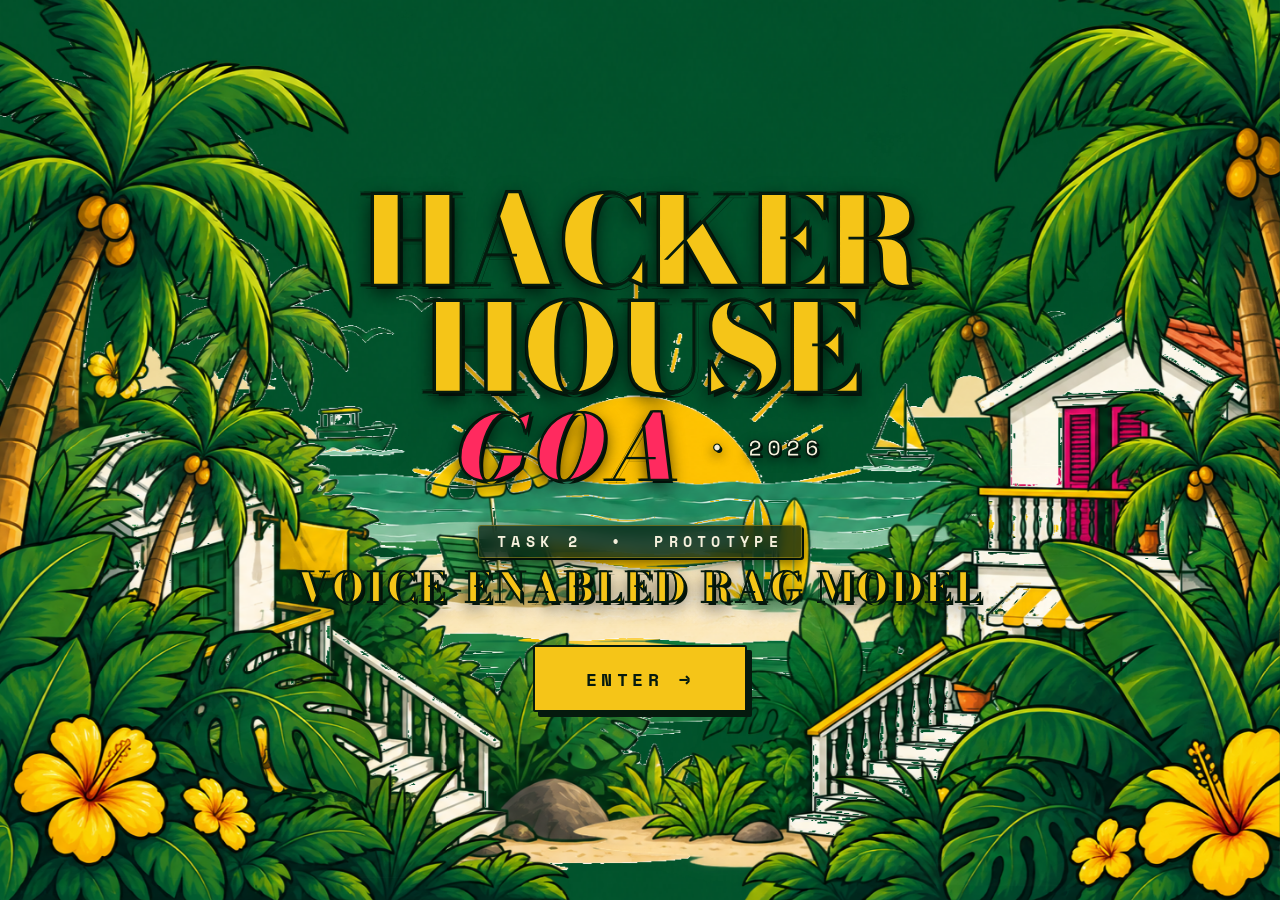
==== hacker-house-goa/index.html @ 8b185cff "Add hacker-house-goa prototype files to gadiya branch" ====
<!DOCTYPE html>
<html lang="en">
<head>
  <meta charset="UTF-8" />
  <meta name="viewport" content="width=device-width, initial-scale=1.0, maximum-scale=1.0" />
  <title>Hacker House Goa 2026 · Task 2 Prototype</title>
  <meta name="description" content="Hacker House Goa 2026 — Task 2 Prototype. Voice-Enabled RAG Model. An immersive illustrated microsite." />
  <link rel="preconnect" href="https://fonts.googleapis.com" />
  <link rel="preconnect" href="https://fonts.gstatic.com" crossorigin />
  <link href="https://fonts.googleapis.com/css2?family=Bodoni+Moda:ital,opsz,wght@0,6..96,400;0,6..96,700;0,6..96,900;1,6..96,400;1,6..96,900&family=Space+Mono:wght@400;700&display=swap" rel="stylesheet" />
  <style>
    *, *::before, *::after { box-sizing: border-box; margin: 0; padding: 0; }

    :root {
      --green:    #006B3C;
      --green-dk: #00381e;
      --yellow:   #F5C518;
      --yellow-lt:#FFDF58;
      --pink:     #FF2A5F;
      --cream:    #F5F0DC;
      --dark:     #051A0E;
      --dark-glow:rgba(0, 20, 10, 0.9);
    }

    html, body {
      width: 100%; height: 100%;
      overflow: hidden;
      background: var(--green);
      font-family: 'Space Mono', monospace;
      user-select: none;
    }

    /* ── SCENE & VIEWPORT ── */
    #scene {
      position: fixed; inset: 0;
      width: 100vw; height: 100vh;
      overflow: hidden;
      background: var(--green);
      z-index: 1;
    }

    /* ── IMAGE LAYERS ── */
    .img-layer {
      position: absolute; top: 0; left: 0;
      width: 100%; height: 100%;
      object-fit: cover;
      pointer-events: none;
      will-change: transform, opacity;
      opacity: 0;
    }
    
    #layer1 { z-index: 1; }
    #layer2 { z-index: 2; }
    #layer3 { z-index: 3; }
    #layer4 { z-index: 4; }
    #layer5 { z-index: 5; }
    #layer6 { z-index: 6; }

    /* ── CONTENT OVERLAY (Z-INDEX 25: ALWAYS ON TOP) ── */
    #content {
      position: absolute; inset: 0;
      z-index: 25;
      display: flex; flex-direction: column;
      align-items: center; justify-content: center;
      pointer-events: none;
      padding: 1.5rem 1rem;
    }

    /* ── TITLE BLOCK ── */
    .title-block {
      text-align: center;
      line-height: 1;
      margin-bottom: 2rem;
    }

    .title-hacker,
    .title-house {
      display: block;
      font-family: 'Bodoni Moda', serif;
      font-weight: 900;
      font-size: clamp(3.2rem, 9.5vw, 10rem);
      color: var(--yellow);
      letter-spacing: -0.02em;
      text-transform: uppercase;
      line-height: 0.88;
      opacity: 0;
      transform: translateY(30px);
      /* High-visibility contrast outlines & multi-layer drop shadows */
      -webkit-text-stroke: 2.5px var(--dark);
      text-shadow:
        0 6px 20px rgba(0, 0, 0, 0.85),
        4px 4px 0 var(--dark),
        -2px -2px 0 var(--dark),
        2px -2px 0 var(--dark),
        -2px 2px 0 var(--dark);
    }

    .title-row-goa {
      display: flex;
      align-items: baseline;
      justify-content: center;
      gap: 0.35em;
      margin-top: 0.1em;
    }

    .title-goa {
      font-family: 'Bodoni Moda', serif;
      font-weight: 900;
      font-style: italic;
      font-size: clamp(2.2rem, 7vw, 7.2rem);
      color: var(--pink);
      text-transform: uppercase;
      letter-spacing: 0.04em;
      opacity: 0;
      transform: translateY(24px) scale(0.95);
      -webkit-text-stroke: 2px var(--dark);
      text-shadow:
        0 6px 18px rgba(0, 0, 0, 0.85),
        3px 3px 0 var(--dark),
        -1.5px -1.5px 0 var(--dark),
        1.5px -1.5px 0 var(--dark);
    }

    .title-year {
      font-family: 'Space Mono', monospace;
      font-weight: 700;
      font-size: clamp(0.85rem, 1.8vw, 1.6rem);
      color: var(--cream);
      letter-spacing: 0.22em;
      opacity: 0;
      transform: translateY(16px);
      align-self: center;
      -webkit-text-stroke: 1.2px var(--dark);
      text-shadow:
        0 4px 12px rgba(0, 0, 0, 0.9),
        2px 2px 0 var(--dark);
    }

    /* ── TASK BLOCK ── */
    .task-block {
      text-align: center;
      margin-bottom: 2.2rem;
      display: flex;
      flex-direction: column;
      align-items: center;
      gap: 0.45rem;
    }

    .task-label {
      display: inline-block;
      font-family: 'Space Mono', monospace;
      font-weight: 700;
      font-size: clamp(0.62rem, 1.2vw, 0.92rem);
      color: var(--cream);
      letter-spacing: 0.36em;
      text-transform: uppercase;
      opacity: 0;
      transform: translateY(18px);
      padding: 0.35em 1.2em;
      background: rgba(2, 28, 14, 0.75);
      border: 1px solid rgba(245, 197, 24, 0.35);
      border-radius: 3px;
      box-shadow: 0 4px 14px rgba(0, 0, 0, 0.6), 2px 2px 0 var(--dark);
      backdrop-filter: blur(6px);
      -webkit-backdrop-filter: blur(6px);
    }

    .task-main {
      display: block;
      font-family: 'Bodoni Moda', serif;
      font-weight: 800;
      font-size: clamp(1.2rem, 3.2vw, 2.9rem);
      color: var(--yellow);
      letter-spacing: 0.06em;
      text-transform: uppercase;
      line-height: 1.1;
      opacity: 0;
      transform: translateY(20px);
      -webkit-text-stroke: 1.8px var(--dark);
      text-shadow:
        0 6px 18px rgba(0, 0, 0, 0.9),
        3px 3px 0 var(--dark),
        -1.5px -1.5px 0 var(--dark);
    }

    /* ── ENTER BUTTON ── */
    #enter-btn {
      pointer-events: all;
      cursor: pointer;
      position: relative;
      z-index: 30;
      background: var(--yellow);
      color: var(--dark);
      font-family: 'Space Mono', monospace;
      font-weight: 700;
      font-size: clamp(0.85rem, 1.6vw, 1.15rem);
      letter-spacing: 0.24em;
      text-transform: uppercase;
      border: 2px solid var(--dark);
      padding: 0.95em 2.8em;
      border-radius: 2px;
      box-shadow: 5px 5px 0 var(--dark);
      opacity: 0;
      transform: translateY(24px);
      transition: transform 0.18s ease, box-shadow 0.18s ease, background 0.18s ease;
      -webkit-tap-highlight-color: transparent;
    }

    #enter-btn:hover {
      transform: translate(-2px, -2px);
      box-shadow: 7px 7px 0 var(--dark);
      background: #FFF0A0;
    }

    #enter-btn:active {
      transform: translate(2px, 2px);
      box-shadow: 2px 2px 0 var(--dark);
    }

    #enter-btn:disabled {
      opacity: 0.6;
      cursor: not-allowed;
    }

    /* ── BALANCED OVERLAPPING ANIMATIONS (~4.5s TOTAL SEQUENCE) ── */
    @keyframes fadeInSmooth {
      0%   { opacity: 0; }
      100% { opacity: 1; }
    }

    @keyframes riseSmooth {
      0%   { opacity: 0; transform: translateY(38px); }
      100% { opacity: 1; transform: translateY(0); }
    }

    @keyframes slideLeftSmooth {
      0%   { opacity: 0; transform: translate(-38px, 26px); }
      100% { opacity: 1; transform: translate(0, 0); }
    }

    @keyframes slideRightSmooth {
      0%   { opacity: 0; transform: translate(38px, 26px); }
      100% { opacity: 1; transform: translate(0, 0); }
    }

    @keyframes framePalmsSmooth {
      0%   { opacity: 0; transform: translateY(28px) scale(1.03); }
      100% { opacity: 1; transform: translateY(0) scale(1); }
    }

    @keyframes textFadeUpSmooth {
      0%   { opacity: 0; transform: translateY(20px); }
      100% { opacity: 1; transform: translateY(0); }
    }

    @keyframes btnPopSmooth {
      0%   { opacity: 0; transform: translateY(18px) scale(0.95); }
      70%  { opacity: 1; transform: translateY(-2px) scale(1.02); }
      100% { opacity: 1; transform: translateY(0) scale(1); }
    }

    /* Staggered overlapping sequence */
    .scene-ready #layer1 {
      animation: fadeInSmooth 0.9s cubic-bezier(0.2, 0.8, 0.3, 1) 0.05s forwards;
    }
    .scene-ready #layer2 {
      animation: riseSmooth 1.3s cubic-bezier(0.16, 1, 0.3, 1) 0.4s forwards;
    }
    .scene-ready #layer3 {
      animation: riseSmooth 1.3s cubic-bezier(0.16, 1, 0.3, 1) 0.9s forwards;
    }
    .scene-ready #layer4 {
      animation: slideLeftSmooth 1.3s cubic-bezier(0.16, 1, 0.3, 1) 1.5s forwards;
    }
    .scene-ready #layer5 {
      animation: slideRightSmooth 1.3s cubic-bezier(0.16, 1, 0.3, 1) 1.9s forwards;
    }
    .scene-ready #layer6 {
      animation: framePalmsSmooth 1.4s cubic-bezier(0.16, 1, 0.3, 1) 2.4s forwards;
    }

    /* Staggered typography & CTA */
    .scene-ready .title-hacker {
      animation: textFadeUpSmooth 0.9s cubic-bezier(0.16, 1, 0.3, 1) 2.8s forwards;
    }
    .scene-ready .title-house {
      animation: textFadeUpSmooth 0.9s cubic-bezier(0.16, 1, 0.3, 1) 3.0s forwards;
    }
    .scene-ready .title-goa {
      animation: textFadeUpSmooth 0.9s cubic-bezier(0.16, 1, 0.3, 1) 3.3s forwards;
    }
    .scene-ready .title-year {
      animation: textFadeUpSmooth 0.8s cubic-bezier(0.16, 1, 0.3, 1) 3.5s forwards;
    }
    .scene-ready .task-label {
      animation: textFadeUpSmooth 0.8s cubic-bezier(0.16, 1, 0.3, 1) 3.8s forwards;
    }
    .scene-ready .task-main {
      animation: textFadeUpSmooth 0.9s cubic-bezier(0.16, 1, 0.3, 1) 4.1s forwards;
    }
    .scene-ready #enter-btn {
      animation: btnPopSmooth 0.8s cubic-bezier(0.16, 1, 0.3, 1) 4.5s forwards;
    }

    /* ── TRANSITION OVERLAY ── */
    #transition-overlay {
      position: fixed; inset: 0; z-index: 100;
      background: var(--green-dk);
      display: flex; flex-direction: column;
      align-items: center; justify-content: center;
      opacity: 0; pointer-events: none;
      transition: opacity 0.55s ease;
    }
    #transition-overlay.active { opacity: 1; pointer-events: all; }

    .tr-heading {
      font-family: 'Bodoni Moda', serif; font-weight: 900;
      font-size: clamp(2.6rem, 7.5vw, 6.5rem);
      color: var(--yellow); text-transform: uppercase;
      letter-spacing: 0.08em; line-height: 1;
      opacity: 0; transform: translateY(12px);
      -webkit-text-stroke: 1.5px var(--dark);
      text-shadow: 3px 3px 0 var(--dark);
      transition: opacity 0.5s ease 0.3s, transform 0.5s ease 0.3s;
    }
    .tr-sub {
      font-family: 'Space Mono', monospace;
      font-weight: 700;
      font-size: clamp(0.7rem, 1.5vw, 1.05rem);
      color: var(--cream); letter-spacing: 0.3em; margin-top: 1rem;
      opacity: 0;
      text-shadow: 2px 2px 0 var(--dark);
      transition: opacity 0.5s ease 0.5s;
    }
    #transition-overlay.active .tr-heading { opacity: 1; transform: translateY(0); }
    #transition-overlay.active .tr-sub     { opacity: 1; }

    .tr-bar-wrap {
      margin-top: 2.8rem;
      width: clamp(180px, 30vw, 340px); height: 3px;
      background: rgba(245,197,24,0.22);
      overflow: hidden;
      border-radius: 2px;
      opacity: 0; transition: opacity 0.4s ease 0.6s;
    }
    #transition-overlay.active .tr-bar-wrap { opacity: 1; }
    .tr-bar {
      height: 100%; width: 0%; background: var(--yellow);
      box-shadow: 0 0 8px var(--yellow);
      transition: width 1.8s cubic-bezier(0.4,0,0.2,1) 0.7s;
    }
    #transition-overlay.active .tr-bar { width: 100%; }

    /* ── MOBILE RESPONSIVE ── */
    @media (max-width: 768px) {
      .title-hacker, .title-house { font-size: clamp(2.6rem, 12vw, 4.6rem); }
      .title-goa { font-size: clamp(1.8rem, 9.5vw, 3.6rem); }
      .task-main { font-size: clamp(1rem, 5vw, 1.7rem); }
      #content { justify-content: flex-start; padding-top: 7vh; }
      .title-block { margin-bottom: 1.2rem; }
      .task-block  { margin-bottom: 1.4rem; }
    }
    @media (max-width: 430px) {
      .title-hacker, .title-house { font-size: clamp(2.2rem, 13.5vw, 3.7rem); }
      .task-main { font-size: clamp(0.9rem, 5.2vw, 1.4rem); }
    }
  </style>
</head>
<body>

<div id="scene">
  <img src="assets/layer1.png" id="layer1" class="img-layer" alt="Background" />
  <img src="assets/layer2.png" id="layer2" class="img-layer" alt="Goa Horizon" />
  <img src="assets/layer3.png" id="layer3" class="img-layer" alt="Beach Midground" />
  <img src="assets/layer4.png" id="layer4" class="img-layer" alt="Left Portuguese Architecture" />
  <img src="assets/layer5.png" id="layer5" class="img-layer" alt="Right Goa Architecture" />
  <img src="assets/layer6.png" id="layer6" class="img-layer" alt="Foreground Palms Frame" />
</div>

<!-- ════════════════════════════════════
     CONTENT OVERLAY (GUARANTEED ON TOP)
     ════════════════════════════════════ -->
<div id="content">
  <div class="title-block">
    <span class="title-hacker">HACKER</span>
    <span class="title-house">HOUSE</span>
    <div class="title-row-goa">
      <span class="title-goa">Goa</span>
      <span class="title-year">&nbsp;&#8226;&nbsp;2026</span>
    </div>
  </div>

  <div class="task-block">
    <span class="task-label">Task 2 &nbsp;&#8226;&nbsp; Prototype</span>
    <span class="task-main">Voice-Enabled RAG Model</span>
  </div>

  <button id="enter-btn" aria-label="Enter the prototype">ENTER &rarr;</button>
</div>

<!-- ════════════════════════════════════
     TRANSITION OVERLAY
     ════════════════════════════════════ -->
<div id="transition-overlay" role="status" aria-live="polite">
  <div class="tr-heading">ENTERING&hellip;</div>
  <div class="tr-sub">HACKER HOUSE GOA &nbsp;&#8226;&nbsp; 2026</div>
  <div class="tr-bar-wrap">
    <div class="tr-bar"></div>
  </div>
</div>

<!-- ════════════════════════════════════
     JAVASCRIPT
     ════════════════════════════════════ -->
<script>
  // ── REDIRECT TARGET ──────────────────────────────────
  const TARGET_URL = "home.html";

  // ── CHROMACLEAR CHECKERBOARD REMOVER ─────────────────
  function removeCheckerboard(imgId) {
    return new Promise((resolve) => {
      const imgEl = document.getElementById(imgId);
      if (!imgEl) return resolve();

      const tempImg = new Image();
      tempImg.src = imgEl.src;
      
      const processCanvas = () => {
        try {
          const canvas = document.createElement('canvas');
          canvas.width = tempImg.naturalWidth || 1920;
          canvas.height = tempImg.naturalHeight || 1080;
          const ctx = canvas.getContext('2d');
          ctx.drawImage(tempImg, 0, 0);

          const imgData = ctx.getImageData(0, 0, canvas.width, canvas.height);
          const data = imgData.data;

          for (let i = 0; i < data.length; i += 4) {
            const r = data[i];
            const g = data[i+1];
            const b = data[i+2];

            const max = Math.max(r, g, b);
            const min = Math.min(r, g, b);
            const diff = max - min;

            // Remove neutral grey/white checkerboard squares
            if (diff < 8 && r > 180 && g > 180 && b > 180) {
              data[i+3] = 0; // Set to transparent
            }
          }

          ctx.putImageData(imgData, 0, 0);
          imgEl.src = canvas.toDataURL();
        } catch (err) {
          console.warn('Canvas filtering notice:', err);
        }
        resolve();
      };

      if (tempImg.complete) {
        processCanvas();
      } else {
        tempImg.onload = processCanvas;
        tempImg.onerror = () => resolve();
      }
    });
  }

  // ── INITIALIZE & TRIGGER SLOW OVERLAPPING ANIMATIONS ──
  async function initScene() {
    // Process transparency on overlay layers
    await Promise.all([
      removeCheckerboard('layer2'),
      removeCheckerboard('layer3'),
      removeCheckerboard('layer4'),
      removeCheckerboard('layer5'),
      removeCheckerboard('layer6')
    ]);

    // Start cinematic slow staggered overlapping sequence
    document.body.classList.add('scene-ready');
  }

  // Start initialization immediately
  if (document.readyState === 'complete') {
    initScene();
  } else {
    window.addEventListener('load', initScene);
    // Fallback safety timeout so animations always play even if an asset is delayed
    setTimeout(() => {
      document.body.classList.add('scene-ready');
    }, 150);
  }

  // ── ENTER BUTTON CLICK ────────────────────────────────
  const btn     = document.getElementById('enter-btn');
  const overlay = document.getElementById('transition-overlay');

  btn.addEventListener('click', () => {
    btn.disabled = true;
    setTimeout(() => {
      overlay.classList.add('active');
      setTimeout(() => {
        window.location.href = TARGET_URL;
      }, 2300);
    }, 80);
  });

  btn.addEventListener('keydown', e => {
    if (e.key === 'Enter' || e.key === ' ') {
      e.preventDefault();
      btn.click();
    }
  });

  // ── DESKTOP MOUSE PARALLAX ───────────────────────────
  if (!window.matchMedia('(max-width: 768px)').matches) {
    const layers = [
      { el: document.getElementById('layer2'), s: 0.012 },
      { el: document.getElementById('layer3'), s: 0.022 },
      { el: document.getElementById('layer4'), s: 0.035 },
      { el: document.getElementById('layer5'), s: 0.035 },
      { el: document.getElementById('layer6'), s: 0.055 },
    ];
    let tx = 0, ty = 0, cx = 0, cy = 0;
    document.addEventListener('mousemove', e => {
      tx = e.clientX / window.innerWidth  - 0.5;
      ty = e.clientY / window.innerHeight - 0.5;
    });
    (function loop() {
      cx += (tx - cx) * 0.05;
      cy += (ty - cy) * 0.05;
      layers.forEach(({ el, s }) => {
        if (el) {
          el.style.transform =
            `translate(${cx * window.innerWidth * s}px, ${cy * window.innerHeight * s}px)`;
        }
      });
      requestAnimationFrame(loop);
    })();
  }
</script>

</body>
</html>
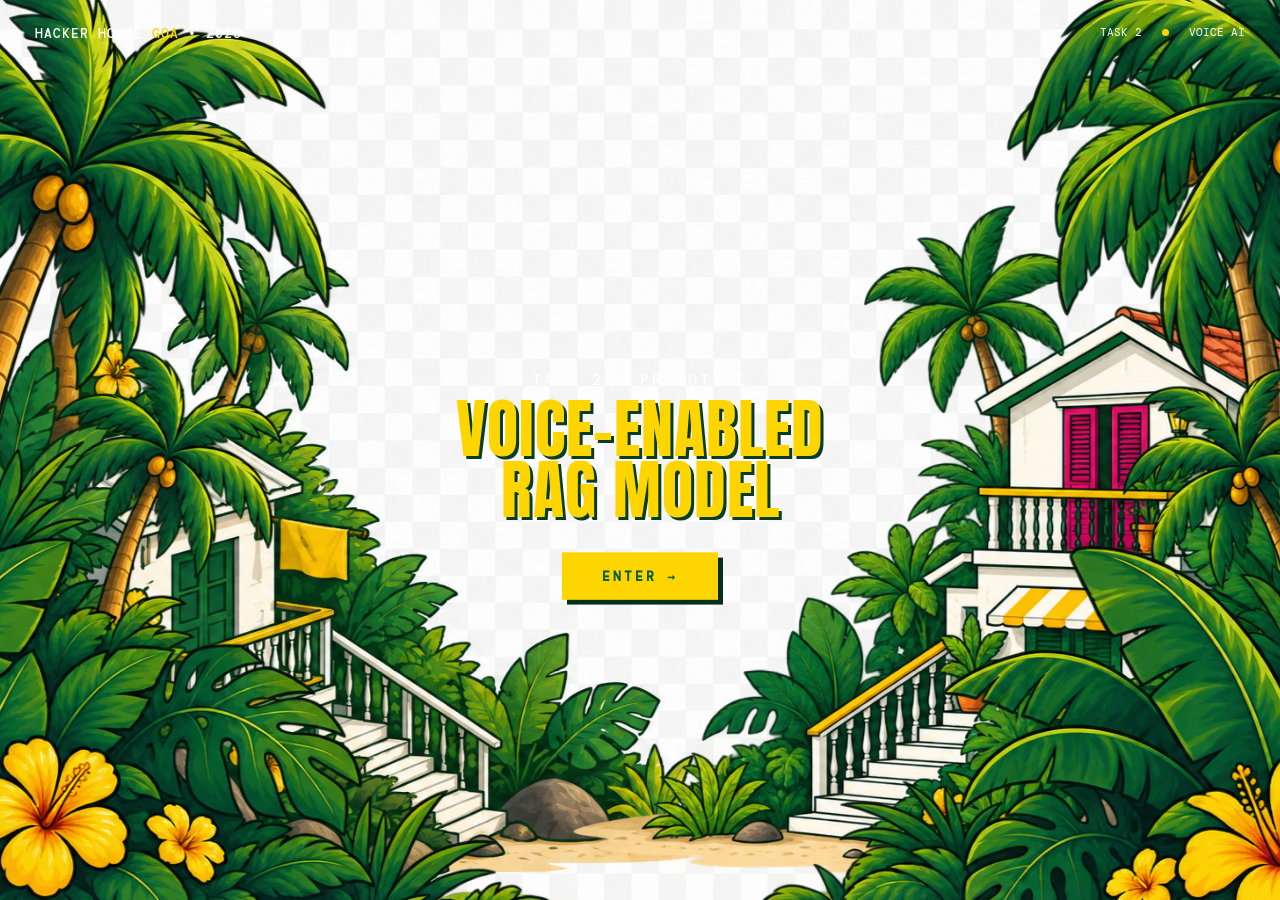
==== commit 43a89b22: "Integrate welcome page with HHG app: fix image paths, wire Enter button to frontend, remove placehol" ====
--- a/hacker-house-goa/index.html
+++ b/hacker-house-goa/index.html
@@ -1,547 +1,1170 @@
 <!DOCTYPE html>
 <html lang="en">
 <head>
-  <meta charset="UTF-8" />
-  <meta name="viewport" content="width=device-width, initial-scale=1.0, maximum-scale=1.0" />
-  <title>Hacker House Goa 2026 · Task 2 Prototype</title>
-  <meta name="description" content="Hacker House Goa 2026 — Task 2 Prototype. Voice-Enabled RAG Model. An immersive illustrated microsite." />
-  <link rel="preconnect" href="https://fonts.googleapis.com" />
-  <link rel="preconnect" href="https://fonts.gstatic.com" crossorigin />
-  <link href="https://fonts.googleapis.com/css2?family=Bodoni+Moda:ital,opsz,wght@0,6..96,400;0,6..96,700;0,6..96,900;1,6..96,400;1,6..96,900&family=Space+Mono:wght@400;700&display=swap" rel="stylesheet" />
-  <style>
-    *, *::before, *::after { box-sizing: border-box; margin: 0; padding: 0; }
-
-    :root {
-      --green:    #006B3C;
-      --green-dk: #00381e;
-      --yellow:   #F5C518;
-      --yellow-lt:#FFDF58;
-      --pink:     #FF2A5F;
-      --cream:    #F5F0DC;
-      --dark:     #051A0E;
-      --dark-glow:rgba(0, 20, 10, 0.9);
-    }
-
-    html, body {
-      width: 100%; height: 100%;
-      overflow: hidden;
-      background: var(--green);
-      font-family: 'Space Mono', monospace;
-      user-select: none;
-    }
-
-    /* ── SCENE & VIEWPORT ── */
-    #scene {
-      position: fixed; inset: 0;
-      width: 100vw; height: 100vh;
-      overflow: hidden;
-      background: var(--green);
-      z-index: 1;
-    }
-
-    /* ── IMAGE LAYERS ── */
-    .img-layer {
-      position: absolute; top: 0; left: 0;
-      width: 100%; height: 100%;
-      object-fit: cover;
-      pointer-events: none;
-      will-change: transform, opacity;
-      opacity: 0;
-    }
-    
-    #layer1 { z-index: 1; }
-    #layer2 { z-index: 2; }
-    #layer3 { z-index: 3; }
-    #layer4 { z-index: 4; }
-    #layer5 { z-index: 5; }
-    #layer6 { z-index: 6; }
-
-    /* ── CONTENT OVERLAY (Z-INDEX 25: ALWAYS ON TOP) ── */
-    #content {
-      position: absolute; inset: 0;
-      z-index: 25;
-      display: flex; flex-direction: column;
-      align-items: center; justify-content: center;
-      pointer-events: none;
-      padding: 1.5rem 1rem;
-    }
-
-    /* ── TITLE BLOCK ── */
-    .title-block {
-      text-align: center;
-      line-height: 1;
-      margin-bottom: 2rem;
-    }
-
-    .title-hacker,
-    .title-house {
-      display: block;
-      font-family: 'Bodoni Moda', serif;
-      font-weight: 900;
-      font-size: clamp(3.2rem, 9.5vw, 10rem);
-      color: var(--yellow);
-      letter-spacing: -0.02em;
-      text-transform: uppercase;
-      line-height: 0.88;
-      opacity: 0;
-      transform: translateY(30px);
-      /* High-visibility contrast outlines & multi-layer drop shadows */
-      -webkit-text-stroke: 2.5px var(--dark);
-      text-shadow:
-        0 6px 20px rgba(0, 0, 0, 0.85),
-        4px 4px 0 var(--dark),
-        -2px -2px 0 var(--dark),
-        2px -2px 0 var(--dark),
-        -2px 2px 0 var(--dark);
-    }
-
-    .title-row-goa {
-      display: flex;
-      align-items: baseline;
-      justify-content: center;
-      gap: 0.35em;
-      margin-top: 0.1em;
-    }
-
-    .title-goa {
-      font-family: 'Bodoni Moda', serif;
-      font-weight: 900;
-      font-style: italic;
-      font-size: clamp(2.2rem, 7vw, 7.2rem);
-      color: var(--pink);
-      text-transform: uppercase;
-      letter-spacing: 0.04em;
-      opacity: 0;
-      transform: translateY(24px) scale(0.95);
-      -webkit-text-stroke: 2px var(--dark);
-      text-shadow:
-        0 6px 18px rgba(0, 0, 0, 0.85),
-        3px 3px 0 var(--dark),
-        -1.5px -1.5px 0 var(--dark),
-        1.5px -1.5px 0 var(--dark);
-    }
-
-    .title-year {
-      font-family: 'Space Mono', monospace;
-      font-weight: 700;
-      font-size: clamp(0.85rem, 1.8vw, 1.6rem);
-      color: var(--cream);
-      letter-spacing: 0.22em;
-      opacity: 0;
-      transform: translateY(16px);
-      align-self: center;
-      -webkit-text-stroke: 1.2px var(--dark);
-      text-shadow:
-        0 4px 12px rgba(0, 0, 0, 0.9),
-        2px 2px 0 var(--dark);
-    }
-
-    /* ── TASK BLOCK ── */
-    .task-block {
-      text-align: center;
-      margin-bottom: 2.2rem;
-      display: flex;
-      flex-direction: column;
-      align-items: center;
-      gap: 0.45rem;
-    }
-
-    .task-label {
-      display: inline-block;
-      font-family: 'Space Mono', monospace;
-      font-weight: 700;
-      font-size: clamp(0.62rem, 1.2vw, 0.92rem);
-      color: var(--cream);
-      letter-spacing: 0.36em;
-      text-transform: uppercase;
-      opacity: 0;
-      transform: translateY(18px);
-      padding: 0.35em 1.2em;
-      background: rgba(2, 28, 14, 0.75);
-      border: 1px solid rgba(245, 197, 24, 0.35);
-      border-radius: 3px;
-      box-shadow: 0 4px 14px rgba(0, 0, 0, 0.6), 2px 2px 0 var(--dark);
-      backdrop-filter: blur(6px);
-      -webkit-backdrop-filter: blur(6px);
-    }
-
-    .task-main {
-      display: block;
-      font-family: 'Bodoni Moda', serif;
-      font-weight: 800;
-      font-size: clamp(1.2rem, 3.2vw, 2.9rem);
-      color: var(--yellow);
-      letter-spacing: 0.06em;
-      text-transform: uppercase;
-      line-height: 1.1;
-      opacity: 0;
-      transform: translateY(20px);
-      -webkit-text-stroke: 1.8px var(--dark);
-      text-shadow:
-        0 6px 18px rgba(0, 0, 0, 0.9),
-        3px 3px 0 var(--dark),
-        -1.5px -1.5px 0 var(--dark);
-    }
-
-    /* ── ENTER BUTTON ── */
-    #enter-btn {
-      pointer-events: all;
-      cursor: pointer;
-      position: relative;
-      z-index: 30;
-      background: var(--yellow);
-      color: var(--dark);
-      font-family: 'Space Mono', monospace;
-      font-weight: 700;
-      font-size: clamp(0.85rem, 1.6vw, 1.15rem);
-      letter-spacing: 0.24em;
-      text-transform: uppercase;
-      border: 2px solid var(--dark);
-      padding: 0.95em 2.8em;
-      border-radius: 2px;
-      box-shadow: 5px 5px 0 var(--dark);
-      opacity: 0;
-      transform: translateY(24px);
-      transition: transform 0.18s ease, box-shadow 0.18s ease, background 0.18s ease;
-      -webkit-tap-highlight-color: transparent;
-    }
-
-    #enter-btn:hover {
-      transform: translate(-2px, -2px);
-      box-shadow: 7px 7px 0 var(--dark);
-      background: #FFF0A0;
-    }
-
-    #enter-btn:active {
-      transform: translate(2px, 2px);
-      box-shadow: 2px 2px 0 var(--dark);
-    }
-
-    #enter-btn:disabled {
-      opacity: 0.6;
-      cursor: not-allowed;
-    }
-
-    /* ── BALANCED OVERLAPPING ANIMATIONS (~4.5s TOTAL SEQUENCE) ── */
-    @keyframes fadeInSmooth {
-      0%   { opacity: 0; }
-      100% { opacity: 1; }
-    }
-
-    @keyframes riseSmooth {
-      0%   { opacity: 0; transform: translateY(38px); }
-      100% { opacity: 1; transform: translateY(0); }
-    }
-
-    @keyframes slideLeftSmooth {
-      0%   { opacity: 0; transform: translate(-38px, 26px); }
-      100% { opacity: 1; transform: translate(0, 0); }
-    }
-
-    @keyframes slideRightSmooth {
-      0%   { opacity: 0; transform: translate(38px, 26px); }
-      100% { opacity: 1; transform: translate(0, 0); }
-    }
-
-    @keyframes framePalmsSmooth {
-      0%   { opacity: 0; transform: translateY(28px) scale(1.03); }
-      100% { opacity: 1; transform: translateY(0) scale(1); }
-    }
-
-    @keyframes textFadeUpSmooth {
-      0%   { opacity: 0; transform: translateY(20px); }
-      100% { opacity: 1; transform: translateY(0); }
-    }
-
-    @keyframes btnPopSmooth {
-      0%   { opacity: 0; transform: translateY(18px) scale(0.95); }
-      70%  { opacity: 1; transform: translateY(-2px) scale(1.02); }
-      100% { opacity: 1; transform: translateY(0) scale(1); }
-    }
-
-    /* Staggered overlapping sequence */
-    .scene-ready #layer1 {
-      animation: fadeInSmooth 0.9s cubic-bezier(0.2, 0.8, 0.3, 1) 0.05s forwards;
-    }
-    .scene-ready #layer2 {
-      animation: riseSmooth 1.3s cubic-bezier(0.16, 1, 0.3, 1) 0.4s forwards;
-    }
-    .scene-ready #layer3 {
-      animation: riseSmooth 1.3s cubic-bezier(0.16, 1, 0.3, 1) 0.9s forwards;
-    }
-    .scene-ready #layer4 {
-      animation: slideLeftSmooth 1.3s cubic-bezier(0.16, 1, 0.3, 1) 1.5s forwards;
-    }
-    .scene-ready #layer5 {
-      animation: slideRightSmooth 1.3s cubic-bezier(0.16, 1, 0.3, 1) 1.9s forwards;
-    }
-    .scene-ready #layer6 {
-      animation: framePalmsSmooth 1.4s cubic-bezier(0.16, 1, 0.3, 1) 2.4s forwards;
-    }
-
-    /* Staggered typography & CTA */
-    .scene-ready .title-hacker {
-      animation: textFadeUpSmooth 0.9s cubic-bezier(0.16, 1, 0.3, 1) 2.8s forwards;
-    }
-    .scene-ready .title-house {
-      animation: textFadeUpSmooth 0.9s cubic-bezier(0.16, 1, 0.3, 1) 3.0s forwards;
-    }
-    .scene-ready .title-goa {
-      animation: textFadeUpSmooth 0.9s cubic-bezier(0.16, 1, 0.3, 1) 3.3s forwards;
-    }
-    .scene-ready .title-year {
-      animation: textFadeUpSmooth 0.8s cubic-bezier(0.16, 1, 0.3, 1) 3.5s forwards;
-    }
-    .scene-ready .task-label {
-      animation: textFadeUpSmooth 0.8s cubic-bezier(0.16, 1, 0.3, 1) 3.8s forwards;
-    }
-    .scene-ready .task-main {
-      animation: textFadeUpSmooth 0.9s cubic-bezier(0.16, 1, 0.3, 1) 4.1s forwards;
-    }
-    .scene-ready #enter-btn {
-      animation: btnPopSmooth 0.8s cubic-bezier(0.16, 1, 0.3, 1) 4.5s forwards;
-    }
-
-    /* ── TRANSITION OVERLAY ── */
-    #transition-overlay {
-      position: fixed; inset: 0; z-index: 100;
-      background: var(--green-dk);
-      display: flex; flex-direction: column;
-      align-items: center; justify-content: center;
-      opacity: 0; pointer-events: none;
-      transition: opacity 0.55s ease;
-    }
-    #transition-overlay.active { opacity: 1; pointer-events: all; }
-
-    .tr-heading {
-      font-family: 'Bodoni Moda', serif; font-weight: 900;
-      font-size: clamp(2.6rem, 7.5vw, 6.5rem);
-      color: var(--yellow); text-transform: uppercase;
-      letter-spacing: 0.08em; line-height: 1;
-      opacity: 0; transform: translateY(12px);
-      -webkit-text-stroke: 1.5px var(--dark);
-      text-shadow: 3px 3px 0 var(--dark);
-      transition: opacity 0.5s ease 0.3s, transform 0.5s ease 0.3s;
-    }
-    .tr-sub {
-      font-family: 'Space Mono', monospace;
-      font-weight: 700;
-      font-size: clamp(0.7rem, 1.5vw, 1.05rem);
-      color: var(--cream); letter-spacing: 0.3em; margin-top: 1rem;
-      opacity: 0;
-      text-shadow: 2px 2px 0 var(--dark);
-      transition: opacity 0.5s ease 0.5s;
-    }
-    #transition-overlay.active .tr-heading { opacity: 1; transform: translateY(0); }
-    #transition-overlay.active .tr-sub     { opacity: 1; }
-
-    .tr-bar-wrap {
-      margin-top: 2.8rem;
-      width: clamp(180px, 30vw, 340px); height: 3px;
-      background: rgba(245,197,24,0.22);
-      overflow: hidden;
-      border-radius: 2px;
-      opacity: 0; transition: opacity 0.4s ease 0.6s;
-    }
-    #transition-overlay.active .tr-bar-wrap { opacity: 1; }
-    .tr-bar {
-      height: 100%; width: 0%; background: var(--yellow);
-      box-shadow: 0 0 8px var(--yellow);
-      transition: width 1.8s cubic-bezier(0.4,0,0.2,1) 0.7s;
-    }
-    #transition-overlay.active .tr-bar { width: 100%; }
-
-    /* ── MOBILE RESPONSIVE ── */
-    @media (max-width: 768px) {
-      .title-hacker, .title-house { font-size: clamp(2.6rem, 12vw, 4.6rem); }
-      .title-goa { font-size: clamp(1.8rem, 9.5vw, 3.6rem); }
-      .task-main { font-size: clamp(1rem, 5vw, 1.7rem); }
-      #content { justify-content: flex-start; padding-top: 7vh; }
-      .title-block { margin-bottom: 1.2rem; }
-      .task-block  { margin-bottom: 1.4rem; }
-    }
-    @media (max-width: 430px) {
-      .title-hacker, .title-house { font-size: clamp(2.2rem, 13.5vw, 3.7rem); }
-      .task-main { font-size: clamp(0.9rem, 5.2vw, 1.4rem); }
-    }
-  </style>
+<meta charset="UTF-8">
+<meta name="viewport" content="width=device-width, initial-scale=1.0">
+
+<title>Hacker House Goa • 2026</title>
+
+<style>
+
+@import url('https://fonts.googleapis.com/css2?family=Anton&family=DM+Mono:wght@400;500&display=swap');
+
+
+/* =====================================================
+   RESET
+===================================================== */
+
+* {
+    margin: 0;
+    padding: 0;
+    box-sizing: border-box;
+}
+
+html,
+body {
+    width: 100%;
+    height: 100%;
+    overflow: hidden;
+}
+
+body {
+    background: #076b3a;
+    color: #fff;
+    font-family: "DM Mono", monospace;
+}
+
+
+/* =====================================================
+   MAIN SCENE
+===================================================== */
+
+.scene {
+    position: relative;
+
+    width: 100vw;
+    height: 100vh;
+
+    overflow: hidden;
+
+    background:
+        #076b3a;
+}
+
+
+/* =====================================================
+   SUBTLE PAPER / GRAIN EFFECT
+===================================================== */
+
+.scene::after {
+    content: "";
+
+    position: absolute;
+
+    inset: 0;
+
+    z-index: 50;
+
+    pointer-events: none;
+
+    opacity: 0.08;
+
+    background-image:
+        url("data:image/svg+xml,%3Csvg viewBox='0 0 180 180' xmlns='http://www.w3.org/2000/svg'%3E%3Cfilter id='n'%3E%3CfeTurbulence type='fractalNoise' baseFrequency='.9' numOctaves='3' stitchTiles='stitch'/%3E%3C/filter%3E%3Crect width='100%25' height='100%25' filter='url(%23n)' opacity='.35'/%3E%3C/svg%3E");
+}
+
+
+/* =====================================================
+   IMAGE LAYERS
+===================================================== */
+
+.layer {
+    position: absolute;
+
+    inset: 0;
+
+    width: 100%;
+    height: 100%;
+
+    object-fit: cover;
+
+    object-position: center;
+
+    pointer-events: none;
+
+    user-select: none;
+
+    will-change: transform, opacity;
+}
+
+
+/* =====================================================
+   LAYER 1 — BACKGROUND
+===================================================== */
+
+.layer1 {
+    z-index: 1;
+
+    opacity: 0;
+
+    animation:
+        fadeIn 1.2s ease forwards;
+}
+
+
+/* =====================================================
+   LAYER 2 — HORIZON
+===================================================== */
+
+.layer2 {
+    z-index: 5;
+
+    opacity: 0;
+
+    transform:
+        translateY(30px)
+        scale(1.03);
+
+    animation:
+        horizonIn 1.3s
+        cubic-bezier(.2,.8,.2,1)
+        .35s
+        forwards;
+}
+
+
+/* =====================================================
+   LAYER 3 — MIDGROUND
+===================================================== */
+
+.layer3 {
+    z-index: 10;
+
+    opacity: 0;
+
+    transform:
+        translateY(60px);
+
+    animation:
+        midgroundIn 1.2s
+        cubic-bezier(.2,.8,.2,1)
+        .7s
+        forwards;
+}
+
+
+/* =====================================================
+   LAYER 4 — LEFT HOUSE
+===================================================== */
+
+.layer4 {
+    z-index: 20;
+
+    opacity: 0;
+
+    transform:
+        translateX(-100px)
+        translateY(30px);
+
+    animation:
+        leftHouseIn 1.3s
+        cubic-bezier(.16,1,.3,1)
+        1s
+        forwards;
+}
+
+
+/* =====================================================
+   LAYER 5 — RIGHT HOUSE
+===================================================== */
+
+.layer5 {
+    z-index: 21;
+
+    opacity: 0;
+
+    transform:
+        translateX(100px)
+        translateY(30px);
+
+    animation:
+        rightHouseIn 1.3s
+        cubic-bezier(.16,1,.3,1)
+        1.15s
+        forwards;
+}
+
+
+/* =====================================================
+   LAYER 6 — FOREGROUND
+===================================================== */
+
+.layer6 {
+    z-index: 30;
+
+    opacity: 0;
+
+    transform:
+        scale(1.08)
+        translateY(80px);
+
+    animation:
+        foregroundIn 1.5s
+        cubic-bezier(.16,1,.3,1)
+        1.3s
+        forwards;
+}
+
+
+/* =====================================================
+   ANIMATIONS
+===================================================== */
+
+@keyframes fadeIn {
+
+    from {
+        opacity: 0;
+    }
+
+    to {
+        opacity: 1;
+    }
+}
+
+
+@keyframes horizonIn {
+
+    from {
+        opacity: 0;
+
+        transform:
+            translateY(50px)
+            scale(1.06);
+    }
+
+    to {
+        opacity: 1;
+
+        transform:
+            translateY(0)
+            scale(1.03);
+    }
+}
+
+
+@keyframes midgroundIn {
+
+    from {
+        opacity: 0;
+
+        transform:
+            translateY(80px);
+    }
+
+    to {
+        opacity: 1;
+
+        transform:
+            translateY(0);
+    }
+}
+
+
+@keyframes leftHouseIn {
+
+    from {
+        opacity: 0;
+
+        transform:
+            translateX(-130px)
+            translateY(50px);
+    }
+
+    to {
+        opacity: 1;
+
+        transform:
+            translateX(0)
+            translateY(0);
+    }
+}
+
+
+@keyframes rightHouseIn {
+
+    from {
+        opacity: 0;
+
+        transform:
+            translateX(130px)
+            translateY(50px);
+    }
+
+    to {
+        opacity: 1;
+
+        transform:
+            translateX(0)
+            translateY(0);
+    }
+}
+
+
+@keyframes foregroundIn {
+
+    from {
+        opacity: 0;
+
+        transform:
+            scale(1.12)
+            translateY(100px);
+    }
+
+    to {
+        opacity: 1;
+
+        transform:
+            scale(1.08)
+            translateY(0);
+    }
+}
+
+
+/* =====================================================
+   TOP LABEL
+===================================================== */
+
+.top-label {
+
+    position: absolute;
+
+    top: 25px;
+    left: 35px;
+
+    z-index: 60;
+
+    font-size: 13px;
+
+    font-weight: 500;
+
+    letter-spacing: 1px;
+
+    color: #fff;
+
+    opacity: 0;
+
+    animation:
+        labelIn .8s ease
+        1.8s
+        forwards;
+}
+
+
+.top-label span {
+    color: #ffd500;
+}
+
+
+/* =====================================================
+   TOP RIGHT
+===================================================== */
+
+.top-right {
+
+    position: absolute;
+
+    top: 25px;
+    right: 35px;
+
+    z-index: 60;
+
+    display: flex;
+
+    gap: 20px;
+
+    align-items: center;
+
+    font-size: 11px;
+
+    opacity: 0;
+
+    animation:
+        labelIn .8s ease
+        2s
+        forwards;
+}
+
+
+.top-right span {
+    color: #fff;
+}
+
+
+.top-right .dot {
+    width: 7px;
+    height: 7px;
+
+    border-radius: 50%;
+
+    background: #ffd500;
+
+    animation:
+        blink 1.5s infinite;
+}
+
+
+@keyframes labelIn {
+
+    from {
+        opacity: 0;
+
+        transform:
+            translateY(-15px);
+    }
+
+    to {
+        opacity: 1;
+
+        transform:
+            translateY(0);
+    }
+}
+
+
+@keyframes blink {
+
+    0%,
+    100% {
+        opacity: .4;
+    }
+
+    50% {
+        opacity: 1;
+    }
+}
+
+
+/* =====================================================
+   CENTER CONTENT
+===================================================== */
+
+.content {
+
+    position: absolute;
+
+    z-index: 55;
+
+    left: 50%;
+    top: 54%;
+
+    transform:
+        translate(-50%, -50%);
+
+    width: 90%;
+
+    text-align: center;
+
+    pointer-events: none;
+}
+
+
+/* =====================================================
+   TASK TITLE
+===================================================== */
+
+.task {
+
+    font-family: "Anton", Impact, sans-serif;
+
+    font-size:
+        clamp(32px, 5vw, 72px);
+
+    line-height: .95;
+
+    text-transform: uppercase;
+
+    letter-spacing: 1px;
+
+    color: #ffd500;
+
+    text-shadow:
+        3px 3px 0 #063d23;
+
+    opacity: 0;
+
+    transform:
+        translateY(35px)
+        scale(.95);
+
+    animation:
+        taskIn 1.2s
+        cubic-bezier(.16,1,.3,1)
+        1.9s
+        forwards;
+}
+
+
+.task .small {
+
+    display: block;
+
+    font-family:
+        "DM Mono",
+        monospace;
+
+    font-size:
+        clamp(10px, 1.2vw, 15px);
+
+    letter-spacing:
+        3px;
+
+    color:
+        #fff;
+
+    margin-bottom:
+        12px;
+
+    text-shadow:
+        none;
+}
+
+
+@keyframes taskIn {
+
+    from {
+        opacity: 0;
+
+        transform:
+            translateY(35px)
+            scale(.95);
+    }
+
+    to {
+        opacity: 1;
+
+        transform:
+            translateY(0)
+            scale(1);
+    }
+}
+
+
+/* =====================================================
+   ENTER BUTTON
+===================================================== */
+
+.enter {
+
+    pointer-events: auto;
+
+    margin-top: 32px;
+
+    padding:
+        13px 38px;
+
+    border:
+        2px solid #ffd500;
+
+    background:
+        #ffd500;
+
+    color:
+        #075c32;
+
+    font-family:
+        "DM Mono",
+        monospace;
+
+    font-size:
+        13px;
+
+    font-weight:
+        600;
+
+    letter-spacing:
+        3px;
+
+    cursor:
+        pointer;
+
+    box-shadow:
+        5px 5px 0 #062f1c;
+
+    opacity: 0;
+
+    transform:
+        translateY(25px);
+
+    animation:
+        buttonIn .9s
+        cubic-bezier(.16,1,.3,1)
+        2.6s
+        forwards;
+
+    transition:
+        transform .2s ease,
+        box-shadow .2s ease,
+        background .2s ease;
+}
+
+
+.enter:hover {
+
+    background:
+        #fff;
+
+    transform:
+        translate(-3px, -3px);
+
+    box-shadow:
+        8px 8px 0 #062f1c;
+}
+
+
+.enter:active {
+
+    transform:
+        translate(2px, 2px);
+
+    box-shadow:
+        2px 2px 0 #062f1c;
+}
+
+
+@keyframes buttonIn {
+
+    from {
+        opacity: 0;
+
+        transform:
+            translateY(25px);
+    }
+
+    to {
+        opacity: 1;
+
+        transform:
+            translateY(0);
+    }
+}
+
+
+/* =====================================================
+   ENTERING OVERLAY
+===================================================== */
+
+.entering {
+
+    position: fixed;
+
+    inset: 0;
+
+    z-index: 200;
+
+    display: flex;
+
+    align-items: center;
+
+    justify-content: center;
+
+    flex-direction: column;
+
+    background:
+        #076b3a;
+
+    opacity: 0;
+
+    visibility: hidden;
+
+    transition:
+        opacity .8s ease,
+        visibility .8s ease;
+}
+
+
+.entering.active {
+
+    opacity: 1;
+
+    visibility: visible;
+}
+
+
+/* =====================================================
+   ENTERING TEXT
+===================================================== */
+
+.entering-text {
+
+    font-family:
+        "Anton",
+        Impact,
+        sans-serif;
+
+    font-size:
+        clamp(55px, 12vw, 150px);
+
+    color:
+        #ffd500;
+
+    letter-spacing:
+        4px;
+
+    animation:
+        enteringPulse 1.4s
+        ease-in-out
+        infinite;
+}
+
+
+.entering-sub {
+
+    margin-top:
+        18px;
+
+    color:
+        #fff;
+
+    font-size:
+        11px;
+
+    letter-spacing:
+        4px;
+}
+
+
+@keyframes enteringPulse {
+
+    0%,
+    100% {
+        transform:
+            scale(1);
+
+        opacity:
+            .8;
+    }
+
+    50% {
+        transform:
+            scale(1.04);
+
+        opacity:
+            1;
+    }
+}
+
+
+/* =====================================================
+   LOADING LINE
+===================================================== */
+
+.loading {
+
+    width:
+        min(260px, 60vw);
+
+    height:
+        3px;
+
+    margin-top:
+        28px;
+
+    background:
+        rgba(255,255,255,.25);
+
+    overflow:
+        hidden;
+}
+
+
+.loading::after {
+
+    content: "";
+
+    display: block;
+
+    height: 100%;
+
+    width: 35%;
+
+    background:
+        #ffd500;
+
+    animation:
+        loading 1.2s
+        ease-in-out
+        infinite;
+}
+
+
+@keyframes loading {
+
+    from {
+        transform:
+            translateX(-150%);
+    }
+
+    to {
+        transform:
+            translateX(400%);
+    }
+}
+
+
+/* =====================================================
+   MOBILE
+===================================================== */
+
+@media (max-width: 700px) {
+
+    .top-label {
+
+        top: 18px;
+        left: 18px;
+
+        font-size: 10px;
+    }
+
+
+    .top-right {
+
+        top: 18px;
+        right: 18px;
+
+        font-size: 9px;
+
+        gap: 8px;
+    }
+
+
+    .content {
+
+        top: 58%;
+    }
+
+
+    .task {
+
+        font-size:
+            clamp(28px, 8vw, 50px);
+
+        text-shadow:
+            2px 2px 0 #063d23;
+    }
+
+
+    .task .small {
+
+        font-size: 9px;
+
+        letter-spacing: 2px;
+    }
+
+
+    .enter {
+
+        margin-top:
+            25px;
+
+        padding:
+            12px 30px;
+
+        font-size:
+            11px;
+    }
+
+}
+
+
+/* =====================================================
+   REDUCED MOTION
+===================================================== */
+
+@media (prefers-reduced-motion: reduce) {
+
+    *,
+    *::before,
+    *::after {
+
+        animation-duration:
+            0.01ms !important;
+
+        animation-iteration-count:
+            1 !important;
+
+        transition-duration:
+            0.01ms !important;
+    }
+}
+
+</style>
 </head>
+
+
 <body>
 
-<div id="scene">
-  <img src="assets/layer1.png" id="layer1" class="img-layer" alt="Background" />
-  <img src="assets/layer2.png" id="layer2" class="img-layer" alt="Goa Horizon" />
-  <img src="assets/layer3.png" id="layer3" class="img-layer" alt="Beach Midground" />
-  <img src="assets/layer4.png" id="layer4" class="img-layer" alt="Left Portuguese Architecture" />
-  <img src="assets/layer5.png" id="layer5" class="img-layer" alt="Right Goa Architecture" />
-  <img src="assets/layer6.png" id="layer6" class="img-layer" alt="Foreground Palms Frame" />
+
+<!-- =================================================
+     MAIN SCENE
+================================================= -->
+
+<div class="scene">
+
+
+    <!-- Layer 1 -->
+    <img
+        src="assets/layer1.png"
+        class="layer layer1"
+        alt=""
+    >
+
+
+    <!-- Layer 2 -->
+    <img
+        src="assets/layer2.png"
+        class="layer layer2"
+        alt=""
+    >
+
+
+    <!-- Layer 3 -->
+    <img
+        src="assets/layer3.png"
+        class="layer layer3"
+        alt=""
+    >
+
+
+    <!-- Layer 4 -->
+    <img
+        src="assets/layer4.png"
+        class="layer layer4"
+        alt=""
+    >
+
+
+    <!-- Layer 5 -->
+    <img
+        src="assets/layer5.png"
+        class="layer layer5"
+        alt=""
+    >
+
+
+    <!-- Layer 6 -->
+    <img
+        src="assets/layer6.png"
+        class="layer layer6"
+        alt=""
+    >
+
+
+    <!-- =================================================
+         TOP
+    ================================================= -->
+
+    <div class="top-label">
+        HACKER HOUSE <span>GOA</span> • 2026
+    </div>
+
+
+    <div class="top-right">
+
+        <span>TASK 2</span>
+
+        <div class="dot"></div>
+
+        <span>VOICE AI</span>
+
+    </div>
+
+
+    <!-- =================================================
+         CENTER / BOTTOM CONTENT
+    ================================================= -->
+
+    <div class="content">
+
+        <div class="task">
+
+            <span class="small">
+                TASK 2 • PROTOTYPE
+            </span>
+
+            VOICE-ENABLED<br>
+            RAG MODEL
+
+        </div>
+
+
+        <button
+            class="enter"
+            id="enterButton"
+        >
+            ENTER →
+        </button>
+
+    </div>
+
+
 </div>
 
-<!-- ════════════════════════════════════
-     CONTENT OVERLAY (GUARANTEED ON TOP)
-     ════════════════════════════════════ -->
-<div id="content">
-  <div class="title-block">
-    <span class="title-hacker">HACKER</span>
-    <span class="title-house">HOUSE</span>
-    <div class="title-row-goa">
-      <span class="title-goa">Goa</span>
-      <span class="title-year">&nbsp;&#8226;&nbsp;2026</span>
+
+<!-- =================================================
+     ENTERING SCREEN
+================================================= -->
+
+<div
+    class="entering"
+    id="entering"
+>
+
+    <div class="entering-text">
+        ENTERING...
     </div>
-  </div>
-
-  <div class="task-block">
-    <span class="task-label">Task 2 &nbsp;&#8226;&nbsp; Prototype</span>
-    <span class="task-main">Voice-Enabled RAG Model</span>
-  </div>
-
-  <button id="enter-btn" aria-label="Enter the prototype">ENTER &rarr;</button>
+
+    <div class="entering-sub">
+        HACKER HOUSE GOA • 2026
+    </div>
+
+    <div class="loading"></div>
+
 </div>
 
-<!-- ════════════════════════════════════
-     TRANSITION OVERLAY
-     ════════════════════════════════════ -->
-<div id="transition-overlay" role="status" aria-live="polite">
-  <div class="tr-heading">ENTERING&hellip;</div>
-  <div class="tr-sub">HACKER HOUSE GOA &nbsp;&#8226;&nbsp; 2026</div>
-  <div class="tr-bar-wrap">
-    <div class="tr-bar"></div>
-  </div>
-</div>
-
-<!-- ════════════════════════════════════
-     JAVASCRIPT
-     ════════════════════════════════════ -->
+
 <script>
-  // ── REDIRECT TARGET ──────────────────────────────────
-  const TARGET_URL = "home.html";
-
-  // ── CHROMACLEAR CHECKERBOARD REMOVER ─────────────────
-  function removeCheckerboard(imgId) {
-    return new Promise((resolve) => {
-      const imgEl = document.getElementById(imgId);
-      if (!imgEl) return resolve();
-
-      const tempImg = new Image();
-      tempImg.src = imgEl.src;
-      
-      const processCanvas = () => {
-        try {
-          const canvas = document.createElement('canvas');
-          canvas.width = tempImg.naturalWidth || 1920;
-          canvas.height = tempImg.naturalHeight || 1080;
-          const ctx = canvas.getContext('2d');
-          ctx.drawImage(tempImg, 0, 0);
-
-          const imgData = ctx.getImageData(0, 0, canvas.width, canvas.height);
-          const data = imgData.data;
-
-          for (let i = 0; i < data.length; i += 4) {
-            const r = data[i];
-            const g = data[i+1];
-            const b = data[i+2];
-
-            const max = Math.max(r, g, b);
-            const min = Math.min(r, g, b);
-            const diff = max - min;
-
-            // Remove neutral grey/white checkerboard squares
-            if (diff < 8 && r > 180 && g > 180 && b > 180) {
-              data[i+3] = 0; // Set to transparent
-            }
-          }
-
-          ctx.putImageData(imgData, 0, 0);
-          imgEl.src = canvas.toDataURL();
-        } catch (err) {
-          console.warn('Canvas filtering notice:', err);
-        }
-        resolve();
-      };
-
-      if (tempImg.complete) {
-        processCanvas();
-      } else {
-        tempImg.onload = processCanvas;
-        tempImg.onerror = () => resolve();
-      }
-    });
-  }
-
-  // ── INITIALIZE & TRIGGER SLOW OVERLAPPING ANIMATIONS ──
-  async function initScene() {
-    // Process transparency on overlay layers
-    await Promise.all([
-      removeCheckerboard('layer2'),
-      removeCheckerboard('layer3'),
-      removeCheckerboard('layer4'),
-      removeCheckerboard('layer5'),
-      removeCheckerboard('layer6')
-    ]);
-
-    // Start cinematic slow staggered overlapping sequence
-    document.body.classList.add('scene-ready');
-  }
-
-  // Start initialization immediately
-  if (document.readyState === 'complete') {
-    initScene();
-  } else {
-    window.addEventListener('load', initScene);
-    // Fallback safety timeout so animations always play even if an asset is delayed
-    setTimeout(() => {
-      document.body.classList.add('scene-ready');
-    }, 150);
-  }
-
-  // ── ENTER BUTTON CLICK ────────────────────────────────
-  const btn     = document.getElementById('enter-btn');
-  const overlay = document.getElementById('transition-overlay');
-
-  btn.addEventListener('click', () => {
-    btn.disabled = true;
-    setTimeout(() => {
-      overlay.classList.add('active');
-      setTimeout(() => {
-        window.location.href = TARGET_URL;
-      }, 2300);
-    }, 80);
-  });
-
-  btn.addEventListener('keydown', e => {
-    if (e.key === 'Enter' || e.key === ' ') {
-      e.preventDefault();
-      btn.click();
-    }
-  });
-
-  // ── DESKTOP MOUSE PARALLAX ───────────────────────────
-  if (!window.matchMedia('(max-width: 768px)').matches) {
-    const layers = [
-      { el: document.getElementById('layer2'), s: 0.012 },
-      { el: document.getElementById('layer3'), s: 0.022 },
-      { el: document.getElementById('layer4'), s: 0.035 },
-      { el: document.getElementById('layer5'), s: 0.035 },
-      { el: document.getElementById('layer6'), s: 0.055 },
-    ];
-    let tx = 0, ty = 0, cx = 0, cy = 0;
-    document.addEventListener('mousemove', e => {
-      tx = e.clientX / window.innerWidth  - 0.5;
-      ty = e.clientY / window.innerHeight - 0.5;
-    });
-    (function loop() {
-      cx += (tx - cx) * 0.05;
-      cy += (ty - cy) * 0.05;
-      layers.forEach(({ el, s }) => {
-        if (el) {
-          el.style.transform =
-            `translate(${cx * window.innerWidth * s}px, ${cy * window.innerHeight * s}px)`;
-        }
-      });
-      requestAnimationFrame(loop);
-    })();
-  }
+
+
+/* =====================================================
+   SUBTLE PARALLAX
+===================================================== */
+
+const layers = [
+    {
+        element: document.querySelector(".layer2"),
+        amount: 2
+    },
+    {
+        element: document.querySelector(".layer3"),
+        amount: 4
+    },
+    {
+        element: document.querySelector(".layer4"),
+        amount: 6
+    },
+    {
+        element: document.querySelector(".layer5"),
+        amount: 7
+    },
+    {
+        element: document.querySelector(".layer6"),
+        amount: 10
+    }
+];
+
+
+document.addEventListener(
+    "mousemove",
+    function(event) {
+
+        const x =
+            (event.clientX /
+            window.innerWidth) - .5;
+
+        const y =
+            (event.clientY /
+            window.innerHeight) - .5;
+
+
+        layers.forEach(layer => {
+
+            const moveX =
+                x * layer.amount;
+
+            const moveY =
+                y * layer.amount;
+
+
+            layer.element.style.transform =
+                `translate(${moveX}px, ${moveY}px)`;
+
+        });
+
+    }
+);
+
+
+/* =====================================================
+   ENTER
+===================================================== */
+
+const enterButton =
+    document.getElementById("enterButton");
+
+const entering =
+    document.getElementById("entering");
+
+
+enterButton.addEventListener(
+    "click",
+    function() {
+
+        /*
+         * Stop interaction.
+         */
+
+        enterButton.disabled = true;
+
+
+        /*
+         * Show green entering screen.
+         */
+
+        entering.classList.add("active");
+
+
+        /*
+         * ============================================
+         * LATER:
+         *
+         * Replace this section with:
+         *
+         * window.location.href = "home.html";
+         *
+         * or your actual prototype URL.
+         * ============================================
+         */
+
+        setTimeout(
+            function() {
+
+                // Navigate to the HHG Voice RAG home page
+                window.location.href = "../frontend/index.html";
+
+            },
+            1800
+        );
+
+    }
+);
+
+
+/* =====================================================
+   PREVENT IMAGE DRAGGING
+===================================================== */
+
+document.querySelectorAll("img").forEach(
+    image => {
+
+        image.addEventListener(
+            "dragstart",
+            event => event.preventDefault()
+        );
+
+    }
+);
+
 </script>
 
 </body>
-</html>
+</html>
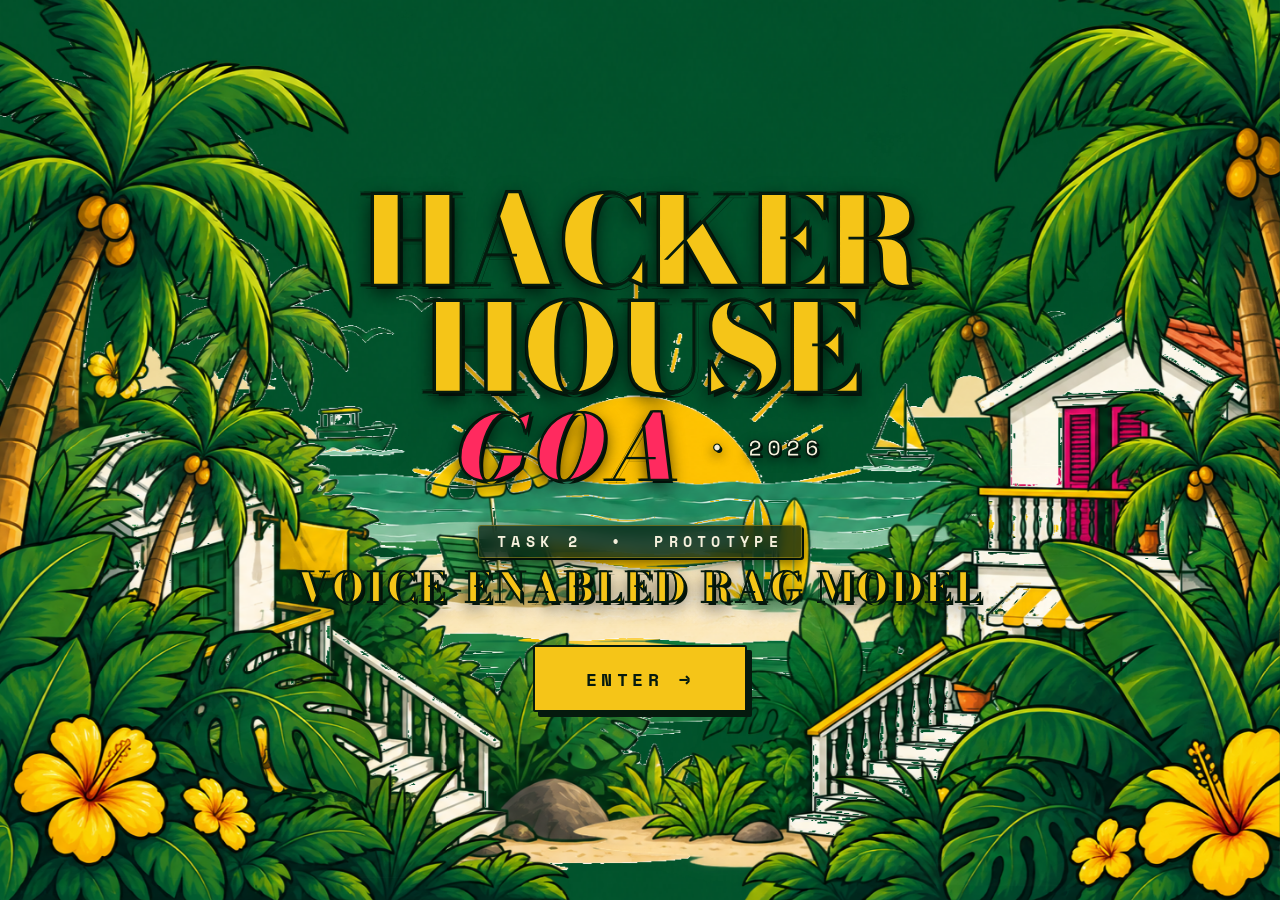
==== commit 6435e5ce: "Fix: use original hacker-house-goa welcome page, wire Enter to frontend/index.html, remove .vscode a" ====
--- a/hacker-house-goa/index.html
+++ b/hacker-house-goa/index.html
@@ -1,1170 +1,547 @@
 <!DOCTYPE html>
 <html lang="en">
 <head>
-<meta charset="UTF-8">
-<meta name="viewport" content="width=device-width, initial-scale=1.0">
-
-<title>Hacker House Goa • 2026</title>
-
-<style>
-
-@import url('https://fonts.googleapis.com/css2?family=Anton&family=DM+Mono:wght@400;500&display=swap');
-
-
-/* =====================================================
-   RESET
-===================================================== */
-
-* {
-    margin: 0;
-    padding: 0;
-    box-sizing: border-box;
-}
-
-html,
-body {
-    width: 100%;
-    height: 100%;
-    overflow: hidden;
-}
-
-body {
-    background: #076b3a;
-    color: #fff;
-    font-family: "DM Mono", monospace;
-}
-
-
-/* =====================================================
-   MAIN SCENE
-===================================================== */
-
-.scene {
-    position: relative;
-
-    width: 100vw;
-    height: 100vh;
-
-    overflow: hidden;
-
-    background:
-        #076b3a;
-}
-
-
-/* =====================================================
-   SUBTLE PAPER / GRAIN EFFECT
-===================================================== */
-
-.scene::after {
-    content: "";
-
-    position: absolute;
-
-    inset: 0;
-
-    z-index: 50;
-
-    pointer-events: none;
-
-    opacity: 0.08;
-
-    background-image:
-        url("data:image/svg+xml,%3Csvg viewBox='0 0 180 180' xmlns='http://www.w3.org/2000/svg'%3E%3Cfilter id='n'%3E%3CfeTurbulence type='fractalNoise' baseFrequency='.9' numOctaves='3' stitchTiles='stitch'/%3E%3C/filter%3E%3Crect width='100%25' height='100%25' filter='url(%23n)' opacity='.35'/%3E%3C/svg%3E");
-}
-
-
-/* =====================================================
-   IMAGE LAYERS
-===================================================== */
-
-.layer {
-    position: absolute;
-
-    inset: 0;
-
-    width: 100%;
-    height: 100%;
-
-    object-fit: cover;
-
-    object-position: center;
-
-    pointer-events: none;
-
-    user-select: none;
-
-    will-change: transform, opacity;
-}
-
-
-/* =====================================================
-   LAYER 1 — BACKGROUND
-===================================================== */
-
-.layer1 {
-    z-index: 1;
-
-    opacity: 0;
-
-    animation:
-        fadeIn 1.2s ease forwards;
-}
-
-
-/* =====================================================
-   LAYER 2 — HORIZON
-===================================================== */
-
-.layer2 {
-    z-index: 5;
-
-    opacity: 0;
-
-    transform:
-        translateY(30px)
-        scale(1.03);
-
-    animation:
-        horizonIn 1.3s
-        cubic-bezier(.2,.8,.2,1)
-        .35s
-        forwards;
-}
-
-
-/* =====================================================
-   LAYER 3 — MIDGROUND
-===================================================== */
-
-.layer3 {
-    z-index: 10;
-
-    opacity: 0;
-
-    transform:
-        translateY(60px);
-
-    animation:
-        midgroundIn 1.2s
-        cubic-bezier(.2,.8,.2,1)
-        .7s
-        forwards;
-}
-
-
-/* =====================================================
-   LAYER 4 — LEFT HOUSE
-===================================================== */
-
-.layer4 {
-    z-index: 20;
-
-    opacity: 0;
-
-    transform:
-        translateX(-100px)
-        translateY(30px);
-
-    animation:
-        leftHouseIn 1.3s
-        cubic-bezier(.16,1,.3,1)
-        1s
-        forwards;
-}
-
-
-/* =====================================================
-   LAYER 5 — RIGHT HOUSE
-===================================================== */
-
-.layer5 {
-    z-index: 21;
-
-    opacity: 0;
-
-    transform:
-        translateX(100px)
-        translateY(30px);
-
-    animation:
-        rightHouseIn 1.3s
-        cubic-bezier(.16,1,.3,1)
-        1.15s
-        forwards;
-}
-
-
-/* =====================================================
-   LAYER 6 — FOREGROUND
-===================================================== */
-
-.layer6 {
-    z-index: 30;
-
-    opacity: 0;
-
-    transform:
-        scale(1.08)
-        translateY(80px);
-
-    animation:
-        foregroundIn 1.5s
-        cubic-bezier(.16,1,.3,1)
-        1.3s
-        forwards;
-}
-
-
-/* =====================================================
-   ANIMATIONS
-===================================================== */
-
-@keyframes fadeIn {
-
-    from {
-        opacity: 0;
-    }
-
-    to {
-        opacity: 1;
-    }
-}
-
-
-@keyframes horizonIn {
-
-    from {
-        opacity: 0;
-
-        transform:
-            translateY(50px)
-            scale(1.06);
-    }
-
-    to {
-        opacity: 1;
-
-        transform:
-            translateY(0)
-            scale(1.03);
-    }
-}
-
-
-@keyframes midgroundIn {
-
-    from {
-        opacity: 0;
-
-        transform:
-            translateY(80px);
-    }
-
-    to {
-        opacity: 1;
-
-        transform:
-            translateY(0);
-    }
-}
-
-
-@keyframes leftHouseIn {
-
-    from {
-        opacity: 0;
-
-        transform:
-            translateX(-130px)
-            translateY(50px);
-    }
-
-    to {
-        opacity: 1;
-
-        transform:
-            translateX(0)
-            translateY(0);
-    }
-}
-
-
-@keyframes rightHouseIn {
-
-    from {
-        opacity: 0;
-
-        transform:
-            translateX(130px)
-            translateY(50px);
-    }
-
-    to {
-        opacity: 1;
-
-        transform:
-            translateX(0)
-            translateY(0);
-    }
-}
-
-
-@keyframes foregroundIn {
-
-    from {
-        opacity: 0;
-
-        transform:
-            scale(1.12)
-            translateY(100px);
-    }
-
-    to {
-        opacity: 1;
-
-        transform:
-            scale(1.08)
-            translateY(0);
-    }
-}
-
-
-/* =====================================================
-   TOP LABEL
-===================================================== */
-
-.top-label {
-
-    position: absolute;
-
-    top: 25px;
-    left: 35px;
-
-    z-index: 60;
-
-    font-size: 13px;
-
-    font-weight: 500;
-
-    letter-spacing: 1px;
-
-    color: #fff;
-
-    opacity: 0;
-
-    animation:
-        labelIn .8s ease
-        1.8s
-        forwards;
-}
-
-
-.top-label span {
-    color: #ffd500;
-}
-
-
-/* =====================================================
-   TOP RIGHT
-===================================================== */
-
-.top-right {
-
-    position: absolute;
-
-    top: 25px;
-    right: 35px;
-
-    z-index: 60;
-
-    display: flex;
-
-    gap: 20px;
-
-    align-items: center;
-
-    font-size: 11px;
-
-    opacity: 0;
-
-    animation:
-        labelIn .8s ease
-        2s
-        forwards;
-}
-
-
-.top-right span {
-    color: #fff;
-}
-
-
-.top-right .dot {
-    width: 7px;
-    height: 7px;
-
-    border-radius: 50%;
-
-    background: #ffd500;
-
-    animation:
-        blink 1.5s infinite;
-}
-
-
-@keyframes labelIn {
-
-    from {
-        opacity: 0;
-
-        transform:
-            translateY(-15px);
-    }
-
-    to {
-        opacity: 1;
-
-        transform:
-            translateY(0);
-    }
-}
-
-
-@keyframes blink {
-
-    0%,
-    100% {
-        opacity: .4;
-    }
-
-    50% {
-        opacity: 1;
-    }
-}
-
-
-/* =====================================================
-   CENTER CONTENT
-===================================================== */
-
-.content {
-
-    position: absolute;
-
-    z-index: 55;
-
-    left: 50%;
-    top: 54%;
-
-    transform:
-        translate(-50%, -50%);
-
-    width: 90%;
-
-    text-align: center;
-
-    pointer-events: none;
-}
-
-
-/* =====================================================
-   TASK TITLE
-===================================================== */
-
-.task {
-
-    font-family: "Anton", Impact, sans-serif;
-
-    font-size:
-        clamp(32px, 5vw, 72px);
-
-    line-height: .95;
-
-    text-transform: uppercase;
-
-    letter-spacing: 1px;
-
-    color: #ffd500;
-
-    text-shadow:
-        3px 3px 0 #063d23;
-
-    opacity: 0;
-
-    transform:
-        translateY(35px)
-        scale(.95);
-
-    animation:
-        taskIn 1.2s
-        cubic-bezier(.16,1,.3,1)
-        1.9s
-        forwards;
-}
-
-
-.task .small {
-
-    display: block;
-
-    font-family:
-        "DM Mono",
-        monospace;
-
-    font-size:
-        clamp(10px, 1.2vw, 15px);
-
-    letter-spacing:
-        3px;
-
-    color:
-        #fff;
-
-    margin-bottom:
-        12px;
-
-    text-shadow:
-        none;
-}
-
-
-@keyframes taskIn {
-
-    from {
-        opacity: 0;
-
-        transform:
-            translateY(35px)
-            scale(.95);
-    }
-
-    to {
-        opacity: 1;
-
-        transform:
-            translateY(0)
-            scale(1);
-    }
-}
-
-
-/* =====================================================
-   ENTER BUTTON
-===================================================== */
-
-.enter {
-
-    pointer-events: auto;
-
-    margin-top: 32px;
-
-    padding:
-        13px 38px;
-
-    border:
-        2px solid #ffd500;
-
-    background:
-        #ffd500;
-
-    color:
-        #075c32;
-
-    font-family:
-        "DM Mono",
-        monospace;
-
-    font-size:
-        13px;
-
-    font-weight:
-        600;
-
-    letter-spacing:
-        3px;
-
-    cursor:
-        pointer;
-
-    box-shadow:
-        5px 5px 0 #062f1c;
-
-    opacity: 0;
-
-    transform:
-        translateY(25px);
-
-    animation:
-        buttonIn .9s
-        cubic-bezier(.16,1,.3,1)
-        2.6s
-        forwards;
-
-    transition:
-        transform .2s ease,
-        box-shadow .2s ease,
-        background .2s ease;
-}
-
-
-.enter:hover {
-
-    background:
-        #fff;
-
-    transform:
-        translate(-3px, -3px);
-
-    box-shadow:
-        8px 8px 0 #062f1c;
-}
-
-
-.enter:active {
-
-    transform:
-        translate(2px, 2px);
-
-    box-shadow:
-        2px 2px 0 #062f1c;
-}
-
-
-@keyframes buttonIn {
-
-    from {
-        opacity: 0;
-
-        transform:
-            translateY(25px);
-    }
-
-    to {
-        opacity: 1;
-
-        transform:
-            translateY(0);
-    }
-}
-
-
-/* =====================================================
-   ENTERING OVERLAY
-===================================================== */
-
-.entering {
-
-    position: fixed;
-
-    inset: 0;
-
-    z-index: 200;
-
-    display: flex;
-
-    align-items: center;
-
-    justify-content: center;
-
-    flex-direction: column;
-
-    background:
-        #076b3a;
-
-    opacity: 0;
-
-    visibility: hidden;
-
-    transition:
-        opacity .8s ease,
-        visibility .8s ease;
-}
-
-
-.entering.active {
-
-    opacity: 1;
-
-    visibility: visible;
-}
-
-
-/* =====================================================
-   ENTERING TEXT
-===================================================== */
-
-.entering-text {
-
-    font-family:
-        "Anton",
-        Impact,
-        sans-serif;
-
-    font-size:
-        clamp(55px, 12vw, 150px);
-
-    color:
-        #ffd500;
-
-    letter-spacing:
-        4px;
-
-    animation:
-        enteringPulse 1.4s
-        ease-in-out
-        infinite;
-}
-
-
-.entering-sub {
-
-    margin-top:
-        18px;
-
-    color:
-        #fff;
-
-    font-size:
-        11px;
-
-    letter-spacing:
-        4px;
-}
-
-
-@keyframes enteringPulse {
-
-    0%,
-    100% {
-        transform:
-            scale(1);
-
-        opacity:
-            .8;
-    }
-
-    50% {
-        transform:
-            scale(1.04);
-
-        opacity:
-            1;
-    }
-}
-
-
-/* =====================================================
-   LOADING LINE
-===================================================== */
-
-.loading {
-
-    width:
-        min(260px, 60vw);
-
-    height:
-        3px;
-
-    margin-top:
-        28px;
-
-    background:
-        rgba(255,255,255,.25);
-
-    overflow:
-        hidden;
-}
-
-
-.loading::after {
-
-    content: "";
-
-    display: block;
-
-    height: 100%;
-
-    width: 35%;
-
-    background:
-        #ffd500;
-
-    animation:
-        loading 1.2s
-        ease-in-out
-        infinite;
-}
-
-
-@keyframes loading {
-
-    from {
-        transform:
-            translateX(-150%);
-    }
-
-    to {
-        transform:
-            translateX(400%);
-    }
-}
-
-
-/* =====================================================
-   MOBILE
-===================================================== */
-
-@media (max-width: 700px) {
-
-    .top-label {
-
-        top: 18px;
-        left: 18px;
-
-        font-size: 10px;
-    }
-
-
-    .top-right {
-
-        top: 18px;
-        right: 18px;
-
-        font-size: 9px;
-
-        gap: 8px;
-    }
-
-
-    .content {
-
-        top: 58%;
-    }
-
-
-    .task {
-
-        font-size:
-            clamp(28px, 8vw, 50px);
-
-        text-shadow:
-            2px 2px 0 #063d23;
-    }
-
-
-    .task .small {
-
-        font-size: 9px;
-
-        letter-spacing: 2px;
-    }
-
-
-    .enter {
-
-        margin-top:
-            25px;
-
-        padding:
-            12px 30px;
-
-        font-size:
-            11px;
-    }
-
-}
-
-
-/* =====================================================
-   REDUCED MOTION
-===================================================== */
-
-@media (prefers-reduced-motion: reduce) {
-
-    *,
-    *::before,
-    *::after {
-
-        animation-duration:
-            0.01ms !important;
-
-        animation-iteration-count:
-            1 !important;
-
-        transition-duration:
-            0.01ms !important;
-    }
-}
-
-</style>
+  <meta charset="UTF-8" />
+  <meta name="viewport" content="width=device-width, initial-scale=1.0, maximum-scale=1.0" />
+  <title>Hacker House Goa 2026 · Task 2 Prototype</title>
+  <meta name="description" content="Hacker House Goa 2026 — Task 2 Prototype. Voice-Enabled RAG Model. An immersive illustrated microsite." />
+  <link rel="preconnect" href="https://fonts.googleapis.com" />
+  <link rel="preconnect" href="https://fonts.gstatic.com" crossorigin />
+  <link href="https://fonts.googleapis.com/css2?family=Bodoni+Moda:ital,opsz,wght@0,6..96,400;0,6..96,700;0,6..96,900;1,6..96,400;1,6..96,900&family=Space+Mono:wght@400;700&display=swap" rel="stylesheet" />
+  <style>
+    *, *::before, *::after { box-sizing: border-box; margin: 0; padding: 0; }
+
+    :root {
+      --green:    #006B3C;
+      --green-dk: #00381e;
+      --yellow:   #F5C518;
+      --yellow-lt:#FFDF58;
+      --pink:     #FF2A5F;
+      --cream:    #F5F0DC;
+      --dark:     #051A0E;
+      --dark-glow:rgba(0, 20, 10, 0.9);
+    }
+
+    html, body {
+      width: 100%; height: 100%;
+      overflow: hidden;
+      background: var(--green);
+      font-family: 'Space Mono', monospace;
+      user-select: none;
+    }
+
+    /* ── SCENE & VIEWPORT ── */
+    #scene {
+      position: fixed; inset: 0;
+      width: 100vw; height: 100vh;
+      overflow: hidden;
+      background: var(--green);
+      z-index: 1;
+    }
+
+    /* ── IMAGE LAYERS ── */
+    .img-layer {
+      position: absolute; top: 0; left: 0;
+      width: 100%; height: 100%;
+      object-fit: cover;
+      pointer-events: none;
+      will-change: transform, opacity;
+      opacity: 0;
+    }
+    
+    #layer1 { z-index: 1; }
+    #layer2 { z-index: 2; }
+    #layer3 { z-index: 3; }
+    #layer4 { z-index: 4; }
+    #layer5 { z-index: 5; }
+    #layer6 { z-index: 6; }
+
+    /* ── CONTENT OVERLAY (Z-INDEX 25: ALWAYS ON TOP) ── */
+    #content {
+      position: absolute; inset: 0;
+      z-index: 25;
+      display: flex; flex-direction: column;
+      align-items: center; justify-content: center;
+      pointer-events: none;
+      padding: 1.5rem 1rem;
+    }
+
+    /* ── TITLE BLOCK ── */
+    .title-block {
+      text-align: center;
+      line-height: 1;
+      margin-bottom: 2rem;
+    }
+
+    .title-hacker,
+    .title-house {
+      display: block;
+      font-family: 'Bodoni Moda', serif;
+      font-weight: 900;
+      font-size: clamp(3.2rem, 9.5vw, 10rem);
+      color: var(--yellow);
+      letter-spacing: -0.02em;
+      text-transform: uppercase;
+      line-height: 0.88;
+      opacity: 0;
+      transform: translateY(30px);
+      /* High-visibility contrast outlines & multi-layer drop shadows */
+      -webkit-text-stroke: 2.5px var(--dark);
+      text-shadow:
+        0 6px 20px rgba(0, 0, 0, 0.85),
+        4px 4px 0 var(--dark),
+        -2px -2px 0 var(--dark),
+        2px -2px 0 var(--dark),
+        -2px 2px 0 var(--dark);
+    }
+
+    .title-row-goa {
+      display: flex;
+      align-items: baseline;
+      justify-content: center;
+      gap: 0.35em;
+      margin-top: 0.1em;
+    }
+
+    .title-goa {
+      font-family: 'Bodoni Moda', serif;
+      font-weight: 900;
+      font-style: italic;
+      font-size: clamp(2.2rem, 7vw, 7.2rem);
+      color: var(--pink);
+      text-transform: uppercase;
+      letter-spacing: 0.04em;
+      opacity: 0;
+      transform: translateY(24px) scale(0.95);
+      -webkit-text-stroke: 2px var(--dark);
+      text-shadow:
+        0 6px 18px rgba(0, 0, 0, 0.85),
+        3px 3px 0 var(--dark),
+        -1.5px -1.5px 0 var(--dark),
+        1.5px -1.5px 0 var(--dark);
+    }
+
+    .title-year {
+      font-family: 'Space Mono', monospace;
+      font-weight: 700;
+      font-size: clamp(0.85rem, 1.8vw, 1.6rem);
+      color: var(--cream);
+      letter-spacing: 0.22em;
+      opacity: 0;
+      transform: translateY(16px);
+      align-self: center;
+      -webkit-text-stroke: 1.2px var(--dark);
+      text-shadow:
+        0 4px 12px rgba(0, 0, 0, 0.9),
+        2px 2px 0 var(--dark);
+    }
+
+    /* ── TASK BLOCK ── */
+    .task-block {
+      text-align: center;
+      margin-bottom: 2.2rem;
+      display: flex;
+      flex-direction: column;
+      align-items: center;
+      gap: 0.45rem;
+    }
+
+    .task-label {
+      display: inline-block;
+      font-family: 'Space Mono', monospace;
+      font-weight: 700;
+      font-size: clamp(0.62rem, 1.2vw, 0.92rem);
+      color: var(--cream);
+      letter-spacing: 0.36em;
+      text-transform: uppercase;
+      opacity: 0;
+      transform: translateY(18px);
+      padding: 0.35em 1.2em;
+      background: rgba(2, 28, 14, 0.75);
+      border: 1px solid rgba(245, 197, 24, 0.35);
+      border-radius: 3px;
+      box-shadow: 0 4px 14px rgba(0, 0, 0, 0.6), 2px 2px 0 var(--dark);
+      backdrop-filter: blur(6px);
+      -webkit-backdrop-filter: blur(6px);
+    }
+
+    .task-main {
+      display: block;
+      font-family: 'Bodoni Moda', serif;
+      font-weight: 800;
+      font-size: clamp(1.2rem, 3.2vw, 2.9rem);
+      color: var(--yellow);
+      letter-spacing: 0.06em;
+      text-transform: uppercase;
+      line-height: 1.1;
+      opacity: 0;
+      transform: translateY(20px);
+      -webkit-text-stroke: 1.8px var(--dark);
+      text-shadow:
+        0 6px 18px rgba(0, 0, 0, 0.9),
+        3px 3px 0 var(--dark),
+        -1.5px -1.5px 0 var(--dark);
+    }
+
+    /* ── ENTER BUTTON ── */
+    #enter-btn {
+      pointer-events: all;
+      cursor: pointer;
+      position: relative;
+      z-index: 30;
+      background: var(--yellow);
+      color: var(--dark);
+      font-family: 'Space Mono', monospace;
+      font-weight: 700;
+      font-size: clamp(0.85rem, 1.6vw, 1.15rem);
+      letter-spacing: 0.24em;
+      text-transform: uppercase;
+      border: 2px solid var(--dark);
+      padding: 0.95em 2.8em;
+      border-radius: 2px;
+      box-shadow: 5px 5px 0 var(--dark);
+      opacity: 0;
+      transform: translateY(24px);
+      transition: transform 0.18s ease, box-shadow 0.18s ease, background 0.18s ease;
+      -webkit-tap-highlight-color: transparent;
+    }
+
+    #enter-btn:hover {
+      transform: translate(-2px, -2px);
+      box-shadow: 7px 7px 0 var(--dark);
+      background: #FFF0A0;
+    }
+
+    #enter-btn:active {
+      transform: translate(2px, 2px);
+      box-shadow: 2px 2px 0 var(--dark);
+    }
+
+    #enter-btn:disabled {
+      opacity: 0.6;
+      cursor: not-allowed;
+    }
+
+    /* ── BALANCED OVERLAPPING ANIMATIONS (~4.5s TOTAL SEQUENCE) ── */
+    @keyframes fadeInSmooth {
+      0%   { opacity: 0; }
+      100% { opacity: 1; }
+    }
+
+    @keyframes riseSmooth {
+      0%   { opacity: 0; transform: translateY(38px); }
+      100% { opacity: 1; transform: translateY(0); }
+    }
+
+    @keyframes slideLeftSmooth {
+      0%   { opacity: 0; transform: translate(-38px, 26px); }
+      100% { opacity: 1; transform: translate(0, 0); }
+    }
+
+    @keyframes slideRightSmooth {
+      0%   { opacity: 0; transform: translate(38px, 26px); }
+      100% { opacity: 1; transform: translate(0, 0); }
+    }
+
+    @keyframes framePalmsSmooth {
+      0%   { opacity: 0; transform: translateY(28px) scale(1.03); }
+      100% { opacity: 1; transform: translateY(0) scale(1); }
+    }
+
+    @keyframes textFadeUpSmooth {
+      0%   { opacity: 0; transform: translateY(20px); }
+      100% { opacity: 1; transform: translateY(0); }
+    }
+
+    @keyframes btnPopSmooth {
+      0%   { opacity: 0; transform: translateY(18px) scale(0.95); }
+      70%  { opacity: 1; transform: translateY(-2px) scale(1.02); }
+      100% { opacity: 1; transform: translateY(0) scale(1); }
+    }
+
+    /* Staggered overlapping sequence */
+    .scene-ready #layer1 {
+      animation: fadeInSmooth 0.9s cubic-bezier(0.2, 0.8, 0.3, 1) 0.05s forwards;
+    }
+    .scene-ready #layer2 {
+      animation: riseSmooth 1.3s cubic-bezier(0.16, 1, 0.3, 1) 0.4s forwards;
+    }
+    .scene-ready #layer3 {
+      animation: riseSmooth 1.3s cubic-bezier(0.16, 1, 0.3, 1) 0.9s forwards;
+    }
+    .scene-ready #layer4 {
+      animation: slideLeftSmooth 1.3s cubic-bezier(0.16, 1, 0.3, 1) 1.5s forwards;
+    }
+    .scene-ready #layer5 {
+      animation: slideRightSmooth 1.3s cubic-bezier(0.16, 1, 0.3, 1) 1.9s forwards;
+    }
+    .scene-ready #layer6 {
+      animation: framePalmsSmooth 1.4s cubic-bezier(0.16, 1, 0.3, 1) 2.4s forwards;
+    }
+
+    /* Staggered typography & CTA */
+    .scene-ready .title-hacker {
+      animation: textFadeUpSmooth 0.9s cubic-bezier(0.16, 1, 0.3, 1) 2.8s forwards;
+    }
+    .scene-ready .title-house {
+      animation: textFadeUpSmooth 0.9s cubic-bezier(0.16, 1, 0.3, 1) 3.0s forwards;
+    }
+    .scene-ready .title-goa {
+      animation: textFadeUpSmooth 0.9s cubic-bezier(0.16, 1, 0.3, 1) 3.3s forwards;
+    }
+    .scene-ready .title-year {
+      animation: textFadeUpSmooth 0.8s cubic-bezier(0.16, 1, 0.3, 1) 3.5s forwards;
+    }
+    .scene-ready .task-label {
+      animation: textFadeUpSmooth 0.8s cubic-bezier(0.16, 1, 0.3, 1) 3.8s forwards;
+    }
+    .scene-ready .task-main {
+      animation: textFadeUpSmooth 0.9s cubic-bezier(0.16, 1, 0.3, 1) 4.1s forwards;
+    }
+    .scene-ready #enter-btn {
+      animation: btnPopSmooth 0.8s cubic-bezier(0.16, 1, 0.3, 1) 4.5s forwards;
+    }
+
+    /* ── TRANSITION OVERLAY ── */
+    #transition-overlay {
+      position: fixed; inset: 0; z-index: 100;
+      background: var(--green-dk);
+      display: flex; flex-direction: column;
+      align-items: center; justify-content: center;
+      opacity: 0; pointer-events: none;
+      transition: opacity 0.55s ease;
+    }
+    #transition-overlay.active { opacity: 1; pointer-events: all; }
+
+    .tr-heading {
+      font-family: 'Bodoni Moda', serif; font-weight: 900;
+      font-size: clamp(2.6rem, 7.5vw, 6.5rem);
+      color: var(--yellow); text-transform: uppercase;
+      letter-spacing: 0.08em; line-height: 1;
+      opacity: 0; transform: translateY(12px);
+      -webkit-text-stroke: 1.5px var(--dark);
+      text-shadow: 3px 3px 0 var(--dark);
+      transition: opacity 0.5s ease 0.3s, transform 0.5s ease 0.3s;
+    }
+    .tr-sub {
+      font-family: 'Space Mono', monospace;
+      font-weight: 700;
+      font-size: clamp(0.7rem, 1.5vw, 1.05rem);
+      color: var(--cream); letter-spacing: 0.3em; margin-top: 1rem;
+      opacity: 0;
+      text-shadow: 2px 2px 0 var(--dark);
+      transition: opacity 0.5s ease 0.5s;
+    }
+    #transition-overlay.active .tr-heading { opacity: 1; transform: translateY(0); }
+    #transition-overlay.active .tr-sub     { opacity: 1; }
+
+    .tr-bar-wrap {
+      margin-top: 2.8rem;
+      width: clamp(180px, 30vw, 340px); height: 3px;
+      background: rgba(245,197,24,0.22);
+      overflow: hidden;
+      border-radius: 2px;
+      opacity: 0; transition: opacity 0.4s ease 0.6s;
+    }
+    #transition-overlay.active .tr-bar-wrap { opacity: 1; }
+    .tr-bar {
+      height: 100%; width: 0%; background: var(--yellow);
+      box-shadow: 0 0 8px var(--yellow);
+      transition: width 1.8s cubic-bezier(0.4,0,0.2,1) 0.7s;
+    }
+    #transition-overlay.active .tr-bar { width: 100%; }
+
+    /* ── MOBILE RESPONSIVE ── */
+    @media (max-width: 768px) {
+      .title-hacker, .title-house { font-size: clamp(2.6rem, 12vw, 4.6rem); }
+      .title-goa { font-size: clamp(1.8rem, 9.5vw, 3.6rem); }
+      .task-main { font-size: clamp(1rem, 5vw, 1.7rem); }
+      #content { justify-content: flex-start; padding-top: 7vh; }
+      .title-block { margin-bottom: 1.2rem; }
+      .task-block  { margin-bottom: 1.4rem; }
+    }
+    @media (max-width: 430px) {
+      .title-hacker, .title-house { font-size: clamp(2.2rem, 13.5vw, 3.7rem); }
+      .task-main { font-size: clamp(0.9rem, 5.2vw, 1.4rem); }
+    }
+  </style>
 </head>
-
-
 <body>
 
-
-<!-- =================================================
-     MAIN SCENE
-================================================= -->
-
-<div class="scene">
-
-
-    <!-- Layer 1 -->
-    <img
-        src="assets/layer1.png"
-        class="layer layer1"
-        alt=""
-    >
-
-
-    <!-- Layer 2 -->
-    <img
-        src="assets/layer2.png"
-        class="layer layer2"
-        alt=""
-    >
-
-
-    <!-- Layer 3 -->
-    <img
-        src="assets/layer3.png"
-        class="layer layer3"
-        alt=""
-    >
-
-
-    <!-- Layer 4 -->
-    <img
-        src="assets/layer4.png"
-        class="layer layer4"
-        alt=""
-    >
-
-
-    <!-- Layer 5 -->
-    <img
-        src="assets/layer5.png"
-        class="layer layer5"
-        alt=""
-    >
-
-
-    <!-- Layer 6 -->
-    <img
-        src="assets/layer6.png"
-        class="layer layer6"
-        alt=""
-    >
-
-
-    <!-- =================================================
-         TOP
-    ================================================= -->
-
-    <div class="top-label">
-        HACKER HOUSE <span>GOA</span> • 2026
+<div id="scene">
+  <img src="assets/layer1.png" id="layer1" class="img-layer" alt="Background" />
+  <img src="assets/layer2.png" id="layer2" class="img-layer" alt="Goa Horizon" />
+  <img src="assets/layer3.png" id="layer3" class="img-layer" alt="Beach Midground" />
+  <img src="assets/layer4.png" id="layer4" class="img-layer" alt="Left Portuguese Architecture" />
+  <img src="assets/layer5.png" id="layer5" class="img-layer" alt="Right Goa Architecture" />
+  <img src="assets/layer6.png" id="layer6" class="img-layer" alt="Foreground Palms Frame" />
+</div>
+
+<!-- ════════════════════════════════════
+     CONTENT OVERLAY (GUARANTEED ON TOP)
+     ════════════════════════════════════ -->
+<div id="content">
+  <div class="title-block">
+    <span class="title-hacker">HACKER</span>
+    <span class="title-house">HOUSE</span>
+    <div class="title-row-goa">
+      <span class="title-goa">Goa</span>
+      <span class="title-year">&nbsp;&#8226;&nbsp;2026</span>
     </div>
-
-
-    <div class="top-right">
-
-        <span>TASK 2</span>
-
-        <div class="dot"></div>
-
-        <span>VOICE AI</span>
-
-    </div>
-
-
-    <!-- =================================================
-         CENTER / BOTTOM CONTENT
-    ================================================= -->
-
-    <div class="content">
-
-        <div class="task">
-
-            <span class="small">
-                TASK 2 • PROTOTYPE
-            </span>
-
-            VOICE-ENABLED<br>
-            RAG MODEL
-
-        </div>
-
-
-        <button
-            class="enter"
-            id="enterButton"
-        >
-            ENTER →
-        </button>
-
-    </div>
-
-
+  </div>
+
+  <div class="task-block">
+    <span class="task-label">Task 2 &nbsp;&#8226;&nbsp; Prototype</span>
+    <span class="task-main">Voice-Enabled RAG Model</span>
+  </div>
+
+  <button id="enter-btn" aria-label="Enter the prototype">ENTER &rarr;</button>
 </div>
 
-
-<!-- =================================================
-     ENTERING SCREEN
-================================================= -->
-
-<div
-    class="entering"
-    id="entering"
->
-
-    <div class="entering-text">
-        ENTERING...
-    </div>
-
-    <div class="entering-sub">
-        HACKER HOUSE GOA • 2026
-    </div>
-
-    <div class="loading"></div>
-
+<!-- ════════════════════════════════════
+     TRANSITION OVERLAY
+     ════════════════════════════════════ -->
+<div id="transition-overlay" role="status" aria-live="polite">
+  <div class="tr-heading">ENTERING&hellip;</div>
+  <div class="tr-sub">HACKER HOUSE GOA &nbsp;&#8226;&nbsp; 2026</div>
+  <div class="tr-bar-wrap">
+    <div class="tr-bar"></div>
+  </div>
 </div>
 
-
+<!-- ════════════════════════════════════
+     JAVASCRIPT
+     ════════════════════════════════════ -->
 <script>
-
-
-/* =====================================================
-   SUBTLE PARALLAX
-===================================================== */
-
-const layers = [
-    {
-        element: document.querySelector(".layer2"),
-        amount: 2
-    },
-    {
-        element: document.querySelector(".layer3"),
-        amount: 4
-    },
-    {
-        element: document.querySelector(".layer4"),
-        amount: 6
-    },
-    {
-        element: document.querySelector(".layer5"),
-        amount: 7
-    },
-    {
-        element: document.querySelector(".layer6"),
-        amount: 10
-    }
-];
-
-
-document.addEventListener(
-    "mousemove",
-    function(event) {
-
-        const x =
-            (event.clientX /
-            window.innerWidth) - .5;
-
-        const y =
-            (event.clientY /
-            window.innerHeight) - .5;
-
-
-        layers.forEach(layer => {
-
-            const moveX =
-                x * layer.amount;
-
-            const moveY =
-                y * layer.amount;
-
-
-            layer.element.style.transform =
-                `translate(${moveX}px, ${moveY}px)`;
-
-        });
-
-    }
-);
-
-
-/* =====================================================
-   ENTER
-===================================================== */
-
-const enterButton =
-    document.getElementById("enterButton");
-
-const entering =
-    document.getElementById("entering");
-
-
-enterButton.addEventListener(
-    "click",
-    function() {
-
-        /*
-         * Stop interaction.
-         */
-
-        enterButton.disabled = true;
-
-
-        /*
-         * Show green entering screen.
-         */
-
-        entering.classList.add("active");
-
-
-        /*
-         * ============================================
-         * LATER:
-         *
-         * Replace this section with:
-         *
-         * window.location.href = "home.html";
-         *
-         * or your actual prototype URL.
-         * ============================================
-         */
-
-        setTimeout(
-            function() {
-
-                // Navigate to the HHG Voice RAG home page
-                window.location.href = "../frontend/index.html";
-
-            },
-            1800
-        );
-
-    }
-);
-
-
-/* =====================================================
-   PREVENT IMAGE DRAGGING
-===================================================== */
-
-document.querySelectorAll("img").forEach(
-    image => {
-
-        image.addEventListener(
-            "dragstart",
-            event => event.preventDefault()
-        );
-
-    }
-);
-
+  // ── REDIRECT TARGET ──────────────────────────────────
+  const TARGET_URL = "../frontend/index.html";
+
+  // ── CHROMACLEAR CHECKERBOARD REMOVER ─────────────────
+  function removeCheckerboard(imgId) {
+    return new Promise((resolve) => {
+      const imgEl = document.getElementById(imgId);
+      if (!imgEl) return resolve();
+
+      const tempImg = new Image();
+      tempImg.src = imgEl.src;
+      
+      const processCanvas = () => {
+        try {
+          const canvas = document.createElement('canvas');
+          canvas.width = tempImg.naturalWidth || 1920;
+          canvas.height = tempImg.naturalHeight || 1080;
+          const ctx = canvas.getContext('2d');
+          ctx.drawImage(tempImg, 0, 0);
+
+          const imgData = ctx.getImageData(0, 0, canvas.width, canvas.height);
+          const data = imgData.data;
+
+          for (let i = 0; i < data.length; i += 4) {
+            const r = data[i];
+            const g = data[i+1];
+            const b = data[i+2];
+
+            const max = Math.max(r, g, b);
+            const min = Math.min(r, g, b);
+            const diff = max - min;
+
+            // Remove neutral grey/white checkerboard squares
+            if (diff < 8 && r > 180 && g > 180 && b > 180) {
+              data[i+3] = 0; // Set to transparent
+            }
+          }
+
+          ctx.putImageData(imgData, 0, 0);
+          imgEl.src = canvas.toDataURL();
+        } catch (err) {
+          console.warn('Canvas filtering notice:', err);
+        }
+        resolve();
+      };
+
+      if (tempImg.complete) {
+        processCanvas();
+      } else {
+        tempImg.onload = processCanvas;
+        tempImg.onerror = () => resolve();
+      }
+    });
+  }
+
+  // ── INITIALIZE & TRIGGER SLOW OVERLAPPING ANIMATIONS ──
+  async function initScene() {
+    // Process transparency on overlay layers
+    await Promise.all([
+      removeCheckerboard('layer2'),
+      removeCheckerboard('layer3'),
+      removeCheckerboard('layer4'),
+      removeCheckerboard('layer5'),
+      removeCheckerboard('layer6')
+    ]);
+
+    // Start cinematic slow staggered overlapping sequence
+    document.body.classList.add('scene-ready');
+  }
+
+  // Start initialization immediately
+  if (document.readyState === 'complete') {
+    initScene();
+  } else {
+    window.addEventListener('load', initScene);
+    // Fallback safety timeout so animations always play even if an asset is delayed
+    setTimeout(() => {
+      document.body.classList.add('scene-ready');
+    }, 150);
+  }
+
+  // ── ENTER BUTTON CLICK ────────────────────────────────
+  const btn     = document.getElementById('enter-btn');
+  const overlay = document.getElementById('transition-overlay');
+
+  btn.addEventListener('click', () => {
+    btn.disabled = true;
+    setTimeout(() => {
+      overlay.classList.add('active');
+      setTimeout(() => {
+        window.location.href = TARGET_URL;
+      }, 2300);
+    }, 80);
+  });
+
+  btn.addEventListener('keydown', e => {
+    if (e.key === 'Enter' || e.key === ' ') {
+      e.preventDefault();
+      btn.click();
+    }
+  });
+
+  // ── DESKTOP MOUSE PARALLAX ───────────────────────────
+  if (!window.matchMedia('(max-width: 768px)').matches) {
+    const layers = [
+      { el: document.getElementById('layer2'), s: 0.012 },
+      { el: document.getElementById('layer3'), s: 0.022 },
+      { el: document.getElementById('layer4'), s: 0.035 },
+      { el: document.getElementById('layer5'), s: 0.035 },
+      { el: document.getElementById('layer6'), s: 0.055 },
+    ];
+    let tx = 0, ty = 0, cx = 0, cy = 0;
+    document.addEventListener('mousemove', e => {
+      tx = e.clientX / window.innerWidth  - 0.5;
+      ty = e.clientY / window.innerHeight - 0.5;
+    });
+    (function loop() {
+      cx += (tx - cx) * 0.05;
+      cy += (ty - cy) * 0.05;
+      layers.forEach(({ el, s }) => {
+        if (el) {
+          el.style.transform =
+            `translate(${cx * window.innerWidth * s}px, ${cy * window.innerHeight * s}px)`;
+        }
+      });
+      requestAnimationFrame(loop);
+    })();
+  }
 </script>
 
 </body>
-</html>+</html>
